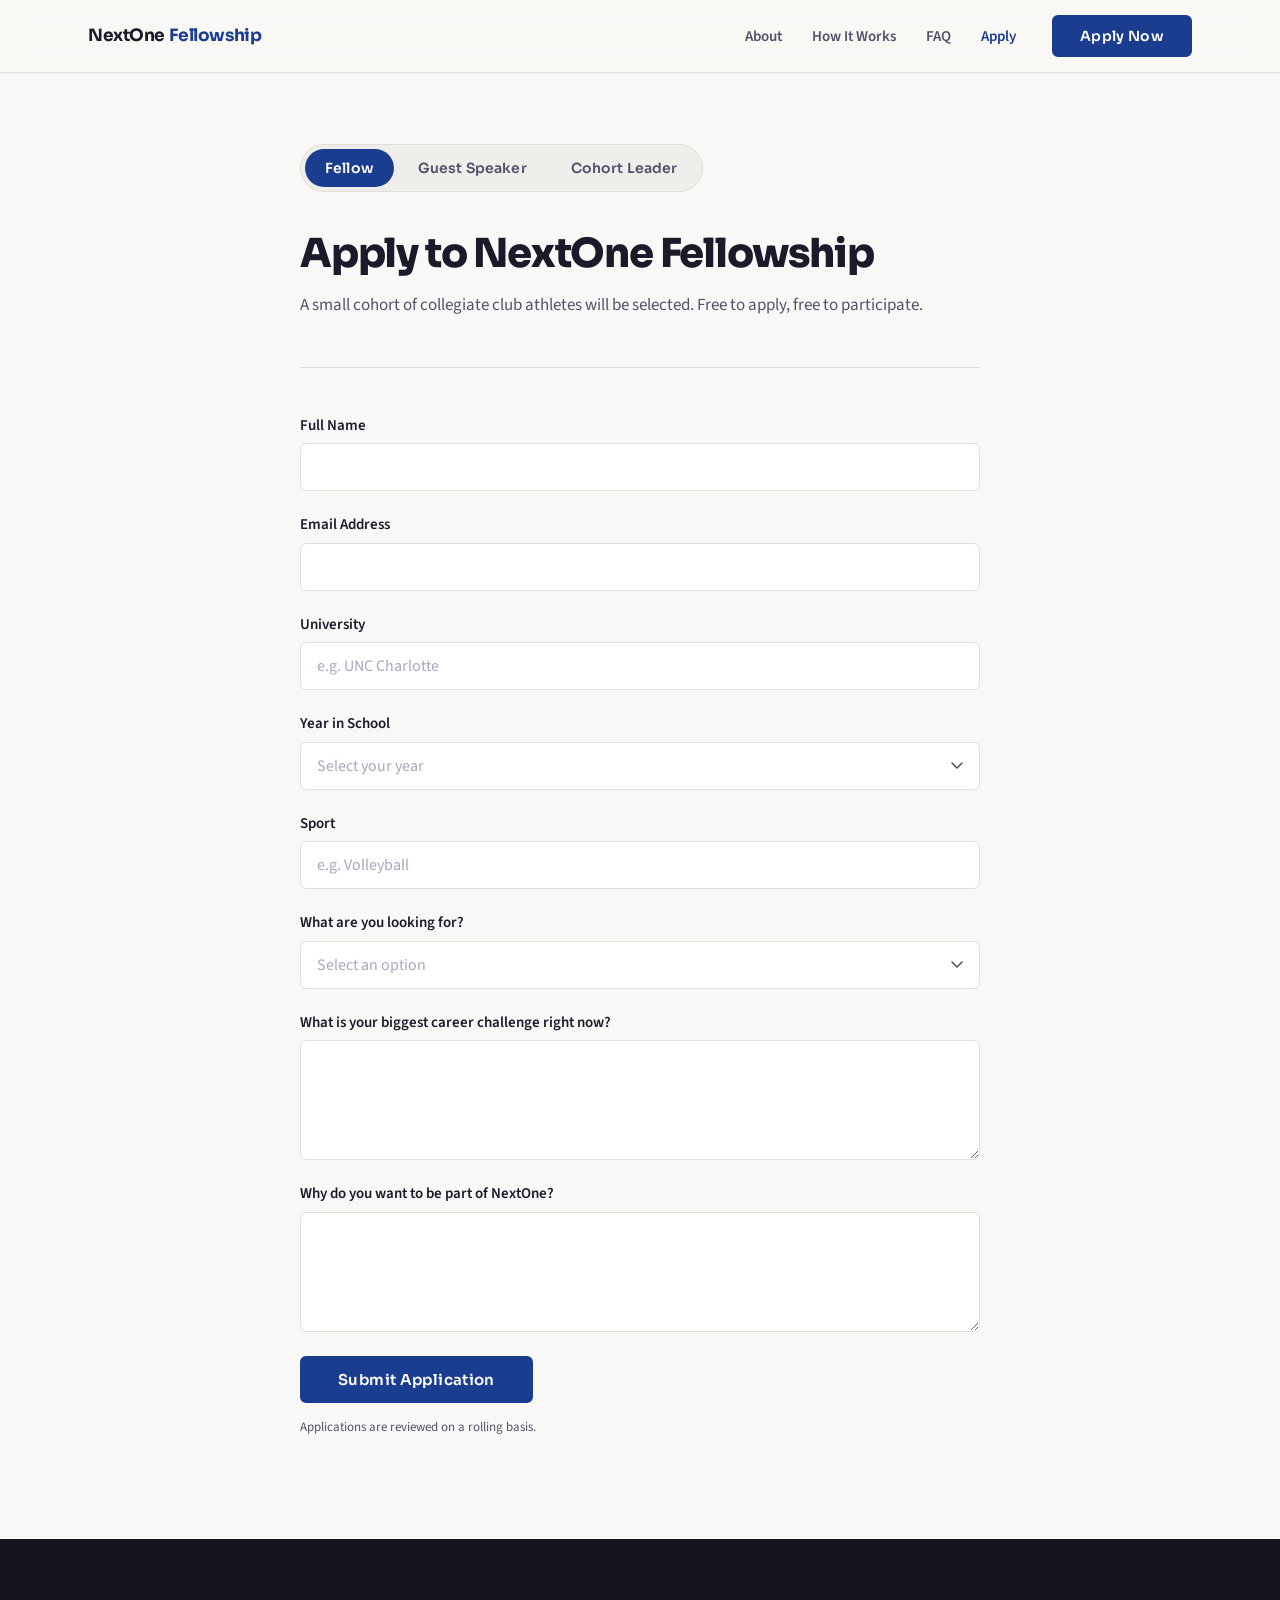
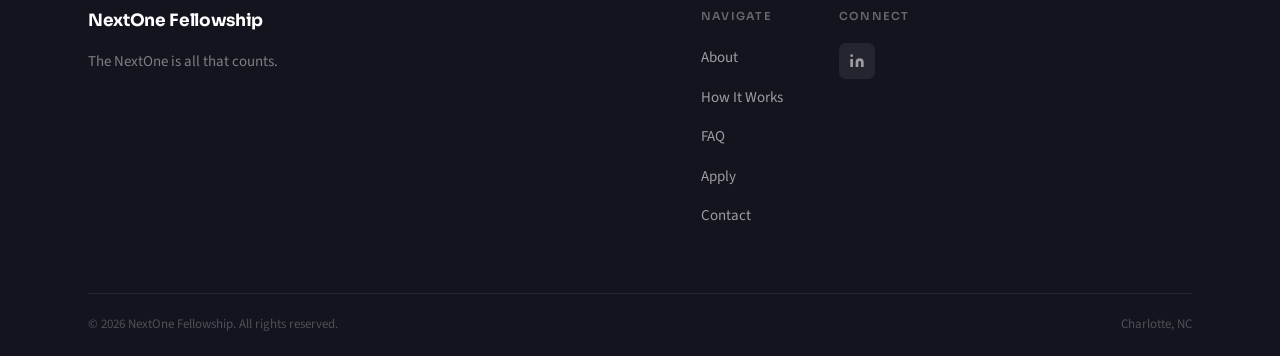
==== apply.html @ 1388b48d "Add speaker and cohort leader application tabs, 4th how-it-works step Lets visitors apply as a guest" ====
<!DOCTYPE html>
<html lang="en">
<head>
  <meta charset="UTF-8">
  <meta name="viewport" content="width=device-width, initial-scale=1.0">
  <title>Apply — NextOne Fellowship</title>
  <link rel="icon" href="data:image/svg+xml,<svg xmlns='http://www.w3.org/2000/svg' viewBox='0 0 100 100'><text y='.9em' font-size='90'>🏆</text></svg>">
  <link rel="preconnect" href="https://fonts.googleapis.com">
  <link rel="preconnect" href="https://fonts.gstatic.com" crossorigin>
  <link href="https://fonts.googleapis.com/css2?family=Sora:wght@300;400;500;600;700;800&family=Source+Sans+3:ital,wght@0,300;0,400;0,600;1,400&display=swap" rel="stylesheet">
  <style>
    *, *::before, *::after {
      box-sizing: border-box;
      margin: 0;
      padding: 0;
    }

    :root {
      --bg: #f9f8f6;
      --text: #1a1a2a;
      --text-muted: #52526a;
      --accent: #1a3d8f;
      --accent-hover: #2451b5;
      --accent-active: #122a63;
      --accent-light: #e8edf8;
      --panel: #f0eeeb;
      --border: #e2dfd9;
      --white: #ffffff;
      --shadow-sm: 0 1px 4px rgba(26, 29, 55, 0.07);
      --shadow-md: 0 4px 18px rgba(26, 29, 55, 0.11);
      --shadow-lg: 0 10px 36px rgba(26, 29, 55, 0.16);
      --nav-h: 72px;
      --max-w: 1200px;
      --radius: 10px;
    }

    html { scroll-behavior: smooth; }

    body {
      background: var(--bg);
      color: var(--text);
      font-family: 'Source Sans 3', sans-serif;
      font-size: 17px;
      line-height: 1.68;
      -webkit-font-smoothing: antialiased;
      -moz-osx-font-smoothing: grayscale;
    }

    h1, h2, h3, h4, h5, h6 {
      font-family: 'Sora', sans-serif;
      line-height: 1.12;
      font-weight: 700;
      color: var(--text);
    }

    a { color: inherit; text-decoration: none; }
    img { display: block; max-width: 100%; }

    .container {
      width: 100%;
      max-width: var(--max-w);
      margin: 0 auto;
      padding: 0 48px;
    }

    /* ─── BUTTONS ─────────────────────────────────── */
    .btn {
      display: inline-flex;
      align-items: center;
      justify-content: center;
      gap: 8px;
      padding: 12px 26px;
      border-radius: 6px;
      font-family: 'Sora', sans-serif;
      font-size: 14px;
      font-weight: 600;
      letter-spacing: 0.025em;
      cursor: pointer;
      border: 2px solid transparent;
      transition:
        background 0.2s ease,
        color 0.2s ease,
        border-color 0.2s ease,
        transform 0.2s ease,
        box-shadow 0.2s ease;
      white-space: nowrap;
      line-height: 1;
    }

    .btn-primary {
      background: var(--accent);
      color: var(--white);
      border-color: var(--accent);
    }
    .btn-primary:hover {
      background: var(--accent-hover);
      border-color: var(--accent-hover);
      transform: translateY(-2px);
      box-shadow: 0 6px 22px rgba(26, 61, 143, 0.32);
    }
    .btn-primary:active {
      background: var(--accent-active);
      border-color: var(--accent-active);
      transform: translateY(0);
      box-shadow: none;
    }

    /* ─── NAV ─────────────────────────────────────── */
    #nav {
      position: fixed;
      top: 0; left: 0; right: 0;
      z-index: 1000;
      height: var(--nav-h);
      display: flex;
      align-items: center;
      background: rgba(249, 248, 246, 0.9);
      backdrop-filter: blur(14px);
      -webkit-backdrop-filter: blur(14px);
      box-shadow: 0 1px 0 var(--border), var(--shadow-sm);
    }
    #nav .container {
      display: flex;
      align-items: center;
      justify-content: space-between;
    }

    .nav-logo {
      font-family: 'Sora', sans-serif;
      font-weight: 700;
      font-size: 17px;
      letter-spacing: -0.025em;
      color: var(--text);
      flex-shrink: 0;
    }
    .nav-logo em {
      color: var(--accent);
      font-style: normal;
    }

    .nav-right {
      display: flex;
      align-items: center;
      gap: 36px;
    }
    .nav-links {
      display: flex;
      align-items: center;
      gap: 30px;
      list-style: none;
    }
    .nav-links a {
      font-family: 'Source Sans 3', sans-serif;
      font-size: 15px;
      font-weight: 600;
      color: var(--text-muted);
      transition: color 0.2s ease;
    }
    .nav-links a:hover { color: var(--text); }
    .nav-links a.active { color: var(--accent); }

    .hamburger {
      display: none;
      flex-direction: column;
      gap: 5px;
      background: none;
      border: none;
      cursor: pointer;
      padding: 6px 2px;
    }
    .hamburger span {
      display: block;
      width: 22px;
      height: 2px;
      background: var(--text);
      border-radius: 2px;
      transition: transform 0.3s ease, opacity 0.3s ease;
      transform-origin: center;
    }
    .hamburger.open span:nth-child(1) { transform: translateY(7px) rotate(45deg); }
    .hamburger.open span:nth-child(2) { opacity: 0; transform: scaleX(0); }
    .hamburger.open span:nth-child(3) { transform: translateY(-7px) rotate(-45deg); }

    /* ─── MOBILE MENU ─────────────────────────────── */
    #mobile-menu {
      position: fixed;
      top: var(--nav-h);
      left: 0; right: 0;
      z-index: 999;
      background: var(--bg);
      border-top: 1px solid var(--border);
      box-shadow: var(--shadow-md);
      max-height: 0;
      overflow: hidden;
      opacity: 0;
      transition: max-height 0.38s cubic-bezier(0.4, 0, 0.2, 1), opacity 0.3s ease;
    }
    #mobile-menu.open {
      max-height: 420px;
      opacity: 1;
    }
    #mobile-menu ul {
      list-style: none;
      padding: 8px 24px;
    }
    #mobile-menu ul li {
      border-bottom: 1px solid var(--border);
    }
    #mobile-menu ul li:last-child { border-bottom: none; }
    #mobile-menu ul li a {
      display: block;
      padding: 15px 0;
      font-family: 'Sora', sans-serif;
      font-size: 16px;
      font-weight: 600;
      color: var(--text);
    }
    .mobile-cta {
      padding: 16px 24px 24px;
    }
    .mobile-cta .btn { width: 100%; }

    /* ─── APPLY PAGE LAYOUT ────────────────────────── */
    .apply-page {
      padding-top: calc(var(--nav-h) + 72px);
      padding-bottom: 100px;
    }

    .apply-inner {
      max-width: 680px;
      margin: 0 auto;
    }

    .apply-heading {
      font-size: clamp(28px, 4vw, 40px);
      font-weight: 800;
      letter-spacing: -0.03em;
      margin-bottom: 14px;
      color: var(--text);
    }

    .apply-sub {
      font-family: 'Source Sans 3', sans-serif;
      font-size: 17px;
      color: var(--text-muted);
      line-height: 1.65;
      margin-bottom: 48px;
    }

    .apply-divider {
      height: 1px;
      background: var(--border);
      margin-bottom: 48px;
    }

    /* ─── APPLY TYPE TABS ──────────────────────────── */
    .apply-type-tabs {
      display: inline-flex;
      gap: 4px;
      padding: 4px;
      background: var(--panel);
      border: 1px solid var(--border);
      border-radius: 100px;
      margin-bottom: 40px;
    }
    .apply-type-tab {
      font-family: 'Sora', sans-serif;
      font-size: 14px;
      font-weight: 600;
      letter-spacing: 0.01em;
      padding: 10px 20px;
      border: none;
      border-radius: 100px;
      background: transparent;
      color: var(--text-muted);
      cursor: pointer;
      white-space: nowrap;
      transition: background 0.2s ease, color 0.2s ease;
    }
    .apply-type-tab:hover { color: var(--text); }
    .apply-type-tab.active {
      background: var(--accent);
      color: var(--white);
    }
    .apply-panel[hidden] { display: none; }

    /* ─── FORM ─────────────────────────────────────── */
    .apply-form {
      display: flex;
      flex-direction: column;
      gap: 24px;
    }

    .field-group {
      display: flex;
      flex-direction: column;
      gap: 8px;
    }

    .field-group label {
      font-family: 'Source Sans 3', sans-serif;
      font-size: 15px;
      font-weight: 600;
      color: var(--text);
      line-height: 1.3;
    }

    .apply-form input,
    .apply-form select,
    .apply-form textarea {
      width: 100%;
      padding: 12px 16px;
      border: 1.5px solid var(--border);
      border-radius: 6px;
      font-family: 'Source Sans 3', sans-serif;
      font-size: 16px;
      color: var(--text);
      background: var(--white);
      transition: border-color 0.2s ease, box-shadow 0.2s ease;
      appearance: none;
      -webkit-appearance: none;
    }

    .apply-form input::placeholder,
    .apply-form textarea::placeholder {
      color: #a8a8be;
    }

    .apply-form input:focus,
    .apply-form select:focus,
    .apply-form textarea:focus {
      outline: none;
      border-color: var(--accent);
      box-shadow: 0 0 0 3px rgba(26, 61, 143, 0.12);
    }

    .apply-form select {
      background-image: url("data:image/svg+xml,%3Csvg xmlns='http://www.w3.org/2000/svg' width='12' height='8' viewBox='0 0 12 8'%3E%3Cpath d='M1 1l5 5 5-5' stroke='%2352526a' stroke-width='1.6' fill='none' stroke-linecap='round' stroke-linejoin='round'/%3E%3C/svg%3E");
      background-repeat: no-repeat;
      background-position: right 16px center;
      padding-right: 40px;
      cursor: pointer;
      color: var(--text);
    }

    .apply-form select:invalid,
    .apply-form select option[value=""] {
      color: #a8a8be;
    }

    .apply-form textarea {
      min-height: 120px;
      resize: vertical;
    }

    .apply-form-footer {
      display: flex;
      flex-direction: column;
      gap: 14px;
    }

    .apply-form button[type="submit"] {
      display: inline-flex;
      align-items: center;
      justify-content: center;
      padding: 14px 36px;
      background: var(--accent);
      color: var(--white);
      border: 2px solid var(--accent);
      border-radius: 6px;
      font-family: 'Sora', sans-serif;
      font-size: 15px;
      font-weight: 600;
      letter-spacing: 0.025em;
      cursor: pointer;
      transition: background 0.2s ease, border-color 0.2s ease, transform 0.2s ease, box-shadow 0.2s ease;
      align-self: flex-start;
      line-height: 1;
    }
    .apply-form button[type="submit"]:hover {
      background: var(--accent-hover);
      border-color: var(--accent-hover);
      transform: translateY(-2px);
      box-shadow: 0 6px 22px rgba(26, 61, 143, 0.32);
    }
    .apply-form button[type="submit"]:active {
      background: var(--accent-active);
      border-color: var(--accent-active);
      transform: translateY(0);
      box-shadow: none;
    }

    .apply-form-note {
      font-size: 13px;
      color: var(--text-muted);
      margin: 0;
    }

    /* ─── FOOTER ──────────────────────────────────── */
    #footer {
      background: #14141f;
      color: rgba(255, 255, 255, 0.8);
      padding: 68px 0 0;
    }
    .footer-top {
      display: grid;
      grid-template-columns: 1.1fr 1fr;
      gap: 72px;
      padding-bottom: 52px;
      border-bottom: 1px solid rgba(255, 255, 255, 0.07);
    }
    .footer-logo {
      font-family: 'Sora', sans-serif;
      font-weight: 700;
      font-size: 17px;
      color: var(--white);
      margin-bottom: 14px;
      letter-spacing: -0.02em;
    }
    .footer-tagline {
      font-size: 15px;
      color: rgba(255, 255, 255, 0.45);
      line-height: 1.7;
      max-width: 300px;
      margin-bottom: 18px;
    }

    .footer-right {
      display: flex;
      gap: 56px;
    }
    .footer-col-title {
      font-family: 'Sora', sans-serif;
      font-size: 11px;
      font-weight: 600;
      letter-spacing: 0.12em;
      text-transform: uppercase;
      color: rgba(255, 255, 255, 0.35);
      margin-bottom: 18px;
      display: block;
    }
    .footer-links {
      list-style: none;
    }
    .footer-links li { margin-bottom: 11px; }
    .footer-links a {
      font-size: 15px;
      color: rgba(255, 255, 255, 0.58);
      transition: color 0.2s ease;
    }
    .footer-links a:hover { color: var(--white); }

    .social-row {
      display: flex;
      gap: 10px;
      margin-top: 2px;
    }
    .social-btn {
      width: 36px;
      height: 36px;
      border-radius: 7px;
      background: rgba(255, 255, 255, 0.07);
      display: flex;
      align-items: center;
      justify-content: center;
      color: rgba(255, 255, 255, 0.55);
      transition: background 0.2s ease, color 0.2s ease;
    }
    .social-btn:hover {
      background: rgba(255, 255, 255, 0.15);
      color: var(--white);
    }
    .social-btn svg { width: 16px; height: 16px; }

    .footer-bottom {
      padding: 20px 0;
      display: flex;
      align-items: center;
      justify-content: space-between;
    }
    .footer-copy {
      font-size: 13px;
      color: rgba(255, 255, 255, 0.25);
    }

    /* ─── RESPONSIVE ──────────────────────────────── */
    @media (max-width: 1024px) {
      .container { padding: 0 32px; }
      .footer-right { gap: 40px; }
    }

    @media (max-width: 768px) {
      .container { padding: 0 20px; }

      body { overflow-x: hidden; }

      .nav-links, .nav-right > .btn { display: none; }
      .hamburger { display: flex; }

      #mobile-menu ul li a { text-align: center; }

      .apply-page { padding-top: calc(var(--nav-h) + 48px); padding-bottom: 72px; }

      .apply-type-tabs { display: flex; width: 100%; }
      .apply-type-tab { flex: 1; padding: 10px 8px; }

      .apply-form button[type="submit"] { align-self: stretch; width: 100%; }

      .footer-top { grid-template-columns: 1fr; gap: 44px; }
      .footer-bottom { flex-direction: column; gap: 6px; text-align: center; }
      .footer-links a { display: block; padding: 6px 0; }
      .footer-links li { margin-bottom: 2px; }
      .social-btn { width: 44px; height: 44px; }
    }

    @media (max-width: 480px) {
      .footer-right { flex-direction: column; gap: 32px; }
    }
  </style>
</head>
<body>

  <!-- ░░ NAV ░░ -->
  <nav id="nav" role="navigation" aria-label="Main navigation">
    <div class="container">
      <a href="index.html" class="nav-logo">NextOne <em>Fellowship</em></a>
      <div class="nav-right">
        <ul class="nav-links">
          <li><a href="index.html#about">About</a></li>
          <li><a href="index.html#how-it-works">How It Works</a></li>
          <li><a href="faq.html">FAQ</a></li>
          <li><a href="apply.html" class="active">Apply</a></li>
        </ul>
        <a href="apply.html" class="btn btn-primary">Apply Now</a>
      </div>
      <button class="hamburger" id="hamburger" aria-label="Toggle navigation" aria-expanded="false">
        <span></span>
        <span></span>
        <span></span>
      </button>
    </div>
  </nav>

  <!-- ░░ MOBILE MENU ░░ -->
  <div id="mobile-menu" role="dialog" aria-label="Mobile navigation">
    <ul>
      <li><a href="index.html#about" class="m-link">About</a></li>
      <li><a href="index.html#how-it-works" class="m-link">How It Works</a></li>
      <li><a href="faq.html" class="m-link">FAQ</a></li>
      <li><a href="apply.html" class="m-link">Apply</a></li>
    </ul>
    <div class="mobile-cta">
      <a href="apply.html" class="btn btn-primary m-link">Apply Now</a>
    </div>
  </div>

  <!-- ░░ APPLY PAGE ░░ -->
  <main class="apply-page">
    <div class="container">
      <div class="apply-inner">

        <div class="apply-type-tabs" role="tablist" aria-label="Application type">
          <button type="button" class="apply-type-tab active" data-panel="fellow" role="tab" aria-selected="true">Fellow</button>
          <button type="button" class="apply-type-tab" data-panel="speaker" role="tab" aria-selected="false">Guest Speaker</button>
          <button type="button" class="apply-type-tab" data-panel="leader" role="tab" aria-selected="false">Cohort Leader</button>
        </div>

        <!-- ░ FELLOW APPLICATION ░ -->
        <div class="apply-panel" data-panel="fellow">

          <h1 class="apply-heading">Apply to NextOne Fellowship</h1>
          <p class="apply-sub">A small cohort of collegiate club athletes will be selected. Free to apply, free to participate.</p>

          <div class="apply-divider"></div>

          <form class="apply-form" action="https://formspree.io/f/mvkpqkdr" method="POST">

            <input type="hidden" name="_next" value="index.html" />
            <input type="hidden" name="_subject" value="New Fellow Application - NextOne" />
            <input type="hidden" name="application_type" value="Fellow" />

            <div class="field-group">
              <label for="full_name">Full Name</label>
              <input type="text" id="full_name" name="full_name" required />
            </div>

            <div class="field-group">
              <label for="email">Email Address</label>
              <input type="email" id="email" name="email" required />
            </div>

            <div class="field-group">
              <label for="university">University</label>
              <input type="text" id="university" name="university" placeholder="e.g. UNC Charlotte" required />
            </div>

            <div class="field-group">
              <label for="year_in_school">Year in School</label>
              <select id="year_in_school" name="year_in_school" required>
                <option value="" disabled selected>Select your year</option>
                <option value="Freshman">Freshman</option>
                <option value="Sophomore">Sophomore</option>
                <option value="Junior">Junior</option>
                <option value="Senior">Senior</option>
                <option value="Graduate Student">Graduate Student</option>
              </select>
            </div>

            <div class="field-group">
              <label for="sport">Sport</label>
              <input type="text" id="sport" name="sport" placeholder="e.g. Volleyball" required />
            </div>

            <div class="field-group">
              <label for="job_type">What are you looking for?</label>
              <select id="job_type" name="job_type" required>
                <option value="" disabled selected>Select an option</option>
                <option value="Internship">Internship</option>
                <option value="Full-Time Job">Full-Time Job</option>
                <option value="Both">Both</option>
              </select>
            </div>

            <div class="field-group">
              <label for="career_challenge">What is your biggest career challenge right now?</label>
              <textarea id="career_challenge" name="career_challenge" required></textarea>
            </div>

            <div class="field-group">
              <label for="why_nextone">Why do you want to be part of NextOne?</label>
              <textarea id="why_nextone" name="why_nextone" required></textarea>
            </div>

            <div class="apply-form-footer">
              <button type="submit">Submit Application</button>
              <p class="apply-form-note">Applications are reviewed on a rolling basis.</p>
            </div>

          </form>

        </div>

        <!-- ░ GUEST SPEAKER APPLICATION ░ -->
        <div class="apply-panel" data-panel="speaker" hidden>

          <h1 class="apply-heading">Apply to Speak</h1>
          <p class="apply-sub">Share your experience with a cohort of collegiate club athletes building their careers. Guest speakers join one virtual session to share their story and insight.</p>

          <div class="apply-divider"></div>

          <form class="apply-form" action="https://formspree.io/f/mvkpqkdr" method="POST">

            <input type="hidden" name="_next" value="index.html" />
            <input type="hidden" name="_subject" value="New Guest Speaker Application - NextOne" />
            <input type="hidden" name="application_type" value="Guest Speaker" />

            <div class="field-group">
              <label for="speaker_full_name">Full Name</label>
              <input type="text" id="speaker_full_name" name="full_name" required />
            </div>

            <div class="field-group">
              <label for="speaker_email">Email Address</label>
              <input type="email" id="speaker_email" name="email" required />
            </div>

            <div class="field-group">
              <label for="speaker_role">Current Role &amp; Company/Organization</label>
              <input type="text" id="speaker_role" name="current_role" placeholder="e.g. Recruiter at Acme Co." required />
            </div>

            <div class="field-group">
              <label for="speaker_linkedin">LinkedIn Profile (optional)</label>
              <input type="url" id="speaker_linkedin" name="linkedin_url" placeholder="https://linkedin.com/in/..." />
            </div>

            <div class="field-group">
              <label for="speaker_availability">Availability</label>
              <select id="speaker_availability" name="availability" required>
                <option value="" disabled selected>Select an option</option>
                <option value="September">September</option>
                <option value="October">October</option>
                <option value="November">November</option>
                <option value="Flexible / Any Month">Flexible / Any Month</option>
              </select>
            </div>

            <div class="field-group">
              <label for="speaker_topic">What topic(s) would you want to speak about?</label>
              <textarea id="speaker_topic" name="speaking_topic" required></textarea>
            </div>

            <div class="field-group">
              <label for="speaker_why">Why do you want to speak to NextOne fellows?</label>
              <textarea id="speaker_why" name="why_speak" required></textarea>
            </div>

            <div class="apply-form-footer">
              <button type="submit">Submit Application</button>
              <p class="apply-form-note">Speaker requests are reviewed on a rolling basis.</p>
            </div>

          </form>

        </div>

        <!-- ░ COHORT LEADER APPLICATION ░ -->
        <div class="apply-panel" data-panel="leader" hidden>

          <h1 class="apply-heading">Apply to Lead a Cohort</h1>
          <p class="apply-sub">NextOne graduates can apply to come back and host a future cohort, passing on what they learned to the next class of fellows.</p>

          <div class="apply-divider"></div>

          <form class="apply-form" action="https://formspree.io/f/mvkpqkdr" method="POST">

            <input type="hidden" name="_next" value="index.html" />
            <input type="hidden" name="_subject" value="New Cohort Leader Application - NextOne" />
            <input type="hidden" name="application_type" value="Cohort Leader" />

            <div class="field-group">
              <label for="leader_full_name">Full Name</label>
              <input type="text" id="leader_full_name" name="full_name" required />
            </div>

            <div class="field-group">
              <label for="leader_email">Email Address</label>
              <input type="email" id="leader_email" name="email" required />
            </div>

            <div class="field-group">
              <label for="leader_cohort">If you were a graduate of the program, which year?</label>
              <input type="text" id="leader_cohort" name="graduated_cohort" placeholder="e.g. Fall 2026, or N/A" />
            </div>

            <div class="field-group">
              <label for="leader_linkedin">LinkedIn Profile (optional)</label>
              <input type="url" id="leader_linkedin" name="linkedin_url" placeholder="https://linkedin.com/in/..." />
            </div>

            <div class="field-group">
              <label for="leader_experience">What leadership or mentorship experience do you bring?</label>
              <textarea id="leader_experience" name="leadership_experience" required></textarea>
            </div>

            <div class="field-group">
              <label for="leader_why">Why do you want to host a future cohort?</label>
              <textarea id="leader_why" name="why_lead" required></textarea>
            </div>

            <div class="apply-form-footer">
              <button type="submit">Submit Application</button>
              <p class="apply-form-note">Cohort leader applications are reviewed on a rolling basis.</p>
            </div>

          </form>

        </div>

      </div>
    </div>
  </main>

  <!-- ░░ FOOTER ░░ -->
  <footer id="footer" role="contentinfo">
    <div class="container">
      <div class="footer-top">

        <div class="footer-left">
          <div class="footer-logo">NextOne Fellowship</div>
          <p class="footer-tagline">The NextOne is all that counts.</p>
        </div>

        <div class="footer-right">
          <div>
            <span class="footer-col-title">Navigate</span>
            <ul class="footer-links">
              <li><a href="index.html#about">About</a></li>
              <li><a href="index.html#how-it-works">How It Works</a></li>
              <li><a href="faq.html">FAQ</a></li>
              <li><a href="apply.html">Apply</a></li>
              <li><a href="#">Contact</a></li>
            </ul>
          </div>
          <div>
            <span class="footer-col-title">Connect</span>
            <div class="social-row">
              <a href="https://www.linkedin.com/in/jamesmckenna213/" target="_blank" rel="noopener noreferrer" class="social-btn" aria-label="LinkedIn">
                <svg viewBox="0 0 24 24" fill="currentColor" aria-hidden="true">
                  <path d="M16 8a6 6 0 0 1 6 6v7h-4v-7a2 2 0 0 0-2-2 2 2 0 0 0-2 2v7h-4v-7a6 6 0 0 1 6-6z"/>
                  <rect x="2" y="9" width="4" height="12"/>
                  <circle cx="4" cy="4" r="2"/>
                </svg>
              </a>
            </div>
          </div>
        </div>

      </div>
      <div class="footer-bottom">
        <span class="footer-copy">&copy; 2026 NextOne Fellowship. All rights reserved.</span>
        <span class="footer-copy">Charlotte, NC</span>
      </div>
    </div>
  </footer>

  <script>
    (function () {
      'use strict';

      /* ── Hamburger / mobile menu ──────────────────── */
      const hamburger = document.getElementById('hamburger');
      const mobileMenu = document.getElementById('mobile-menu');

      const closeMenu = () => {
        hamburger.classList.remove('open');
        hamburger.setAttribute('aria-expanded', 'false');
        mobileMenu.classList.remove('open');
        document.body.style.overflow = '';
      };

      hamburger.addEventListener('click', () => {
        const isOpen = hamburger.classList.toggle('open');
        hamburger.setAttribute('aria-expanded', String(isOpen));
        mobileMenu.classList.toggle('open', isOpen);
        document.body.style.overflow = isOpen ? 'hidden' : '';
      });

      document.querySelectorAll('.m-link').forEach(link => {
        link.addEventListener('click', closeMenu);
      });

      document.addEventListener('keydown', e => {
        if (e.key === 'Escape') closeMenu();
      });

      /* ── Apply type tabs ──────────────────────────── */
      const tabs = document.querySelectorAll('.apply-type-tab');
      const panels = document.querySelectorAll('.apply-panel');

      const showPanel = (name) => {
        let matched = false;
        panels.forEach(panel => {
          const isMatch = panel.dataset.panel === name;
          panel.hidden = !isMatch;
          if (isMatch) matched = true;
        });
        if (!matched) return;
        tabs.forEach(tab => {
          const isActive = tab.dataset.panel === name;
          tab.classList.toggle('active', isActive);
          tab.setAttribute('aria-selected', String(isActive));
        });
      };

      tabs.forEach(tab => {
        tab.addEventListener('click', () => {
          showPanel(tab.dataset.panel);
          history.replaceState(null, '', '#' + tab.dataset.panel);
        });
      });

      const initialPanel = window.location.hash.replace('#', '');
      if (['fellow', 'speaker', 'leader'].includes(initialPanel)) {
        showPanel(initialPanel);
      }

    }());
  </script>
  <script defer src="/_vercel/speed-insights/script.js"></script>
  <script defer src="/_vercel/insights/script.js"></script>
</body>
</html>
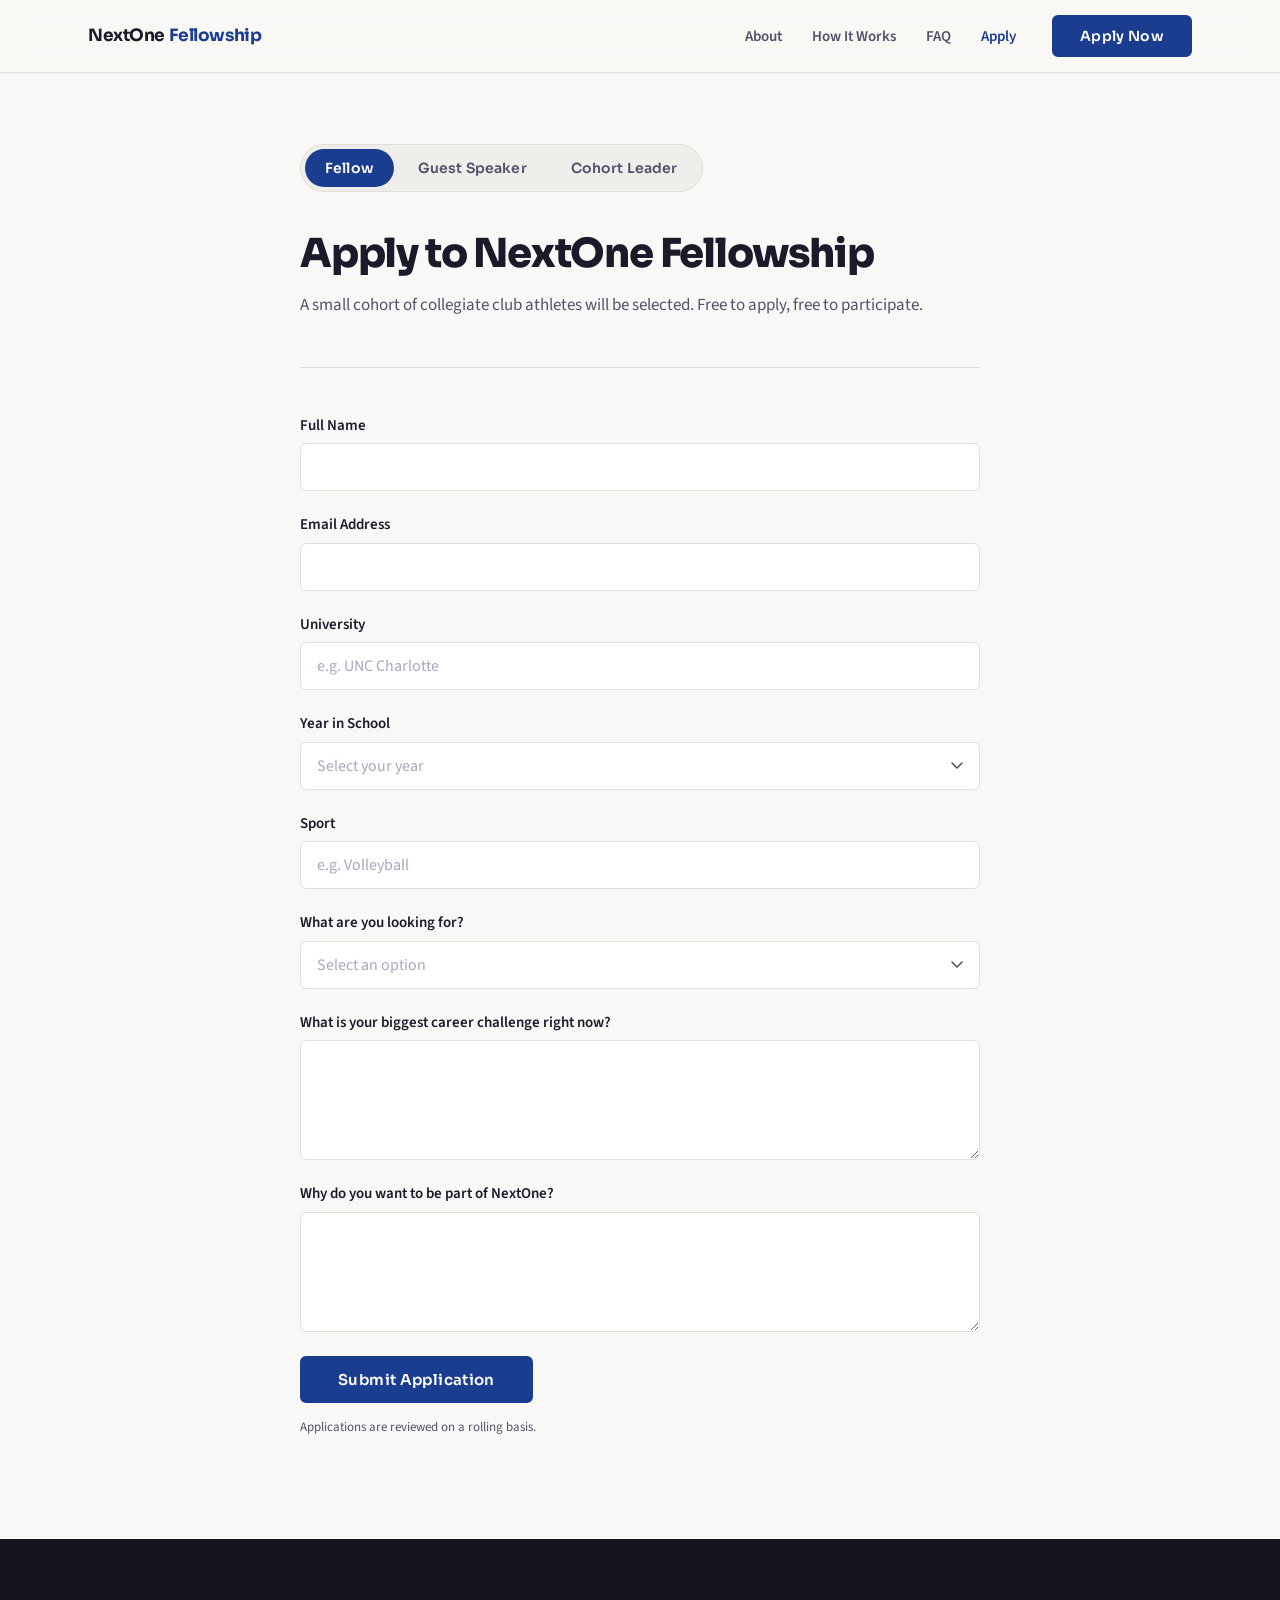
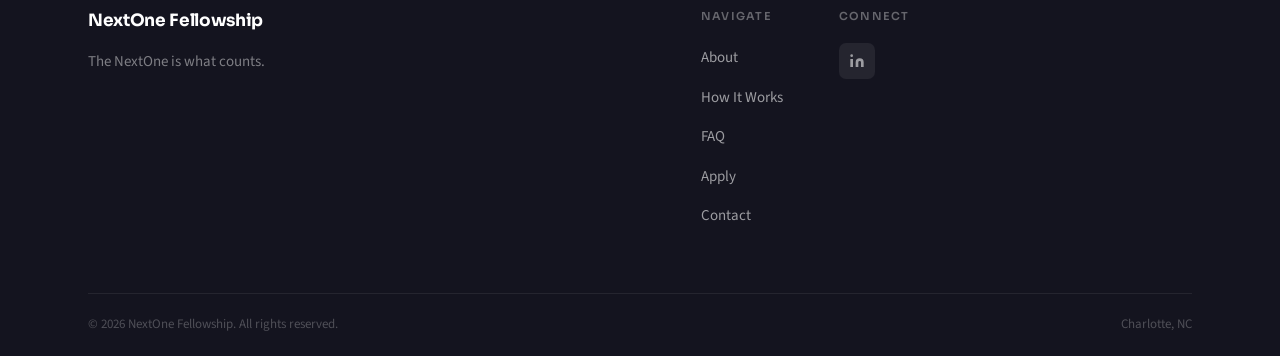
==== commit bacf1d74: "Updated frontend Co-Authored-By: Claude Sonnet 4.6 <noreply@anthropic.com>" ====
--- a/apply.html
+++ b/apply.html
@@ -51,7 +51,10 @@
       line-height: 1.12;
       font-weight: 700;
       color: var(--text);
-    }
+      text-wrap: balance;
+    }
+
+    p { text-wrap: pretty; }
 
     a { color: inherit; text-decoration: none; }
     img { display: block; max-width: 100%; }
@@ -767,7 +770,7 @@
 
         <div class="footer-left">
           <div class="footer-logo">NextOne Fellowship</div>
-          <p class="footer-tagline">The NextOne is all that counts.</p>
+          <p class="footer-tagline">The NextOne is what counts.</p>
         </div>
 
         <div class="footer-right">
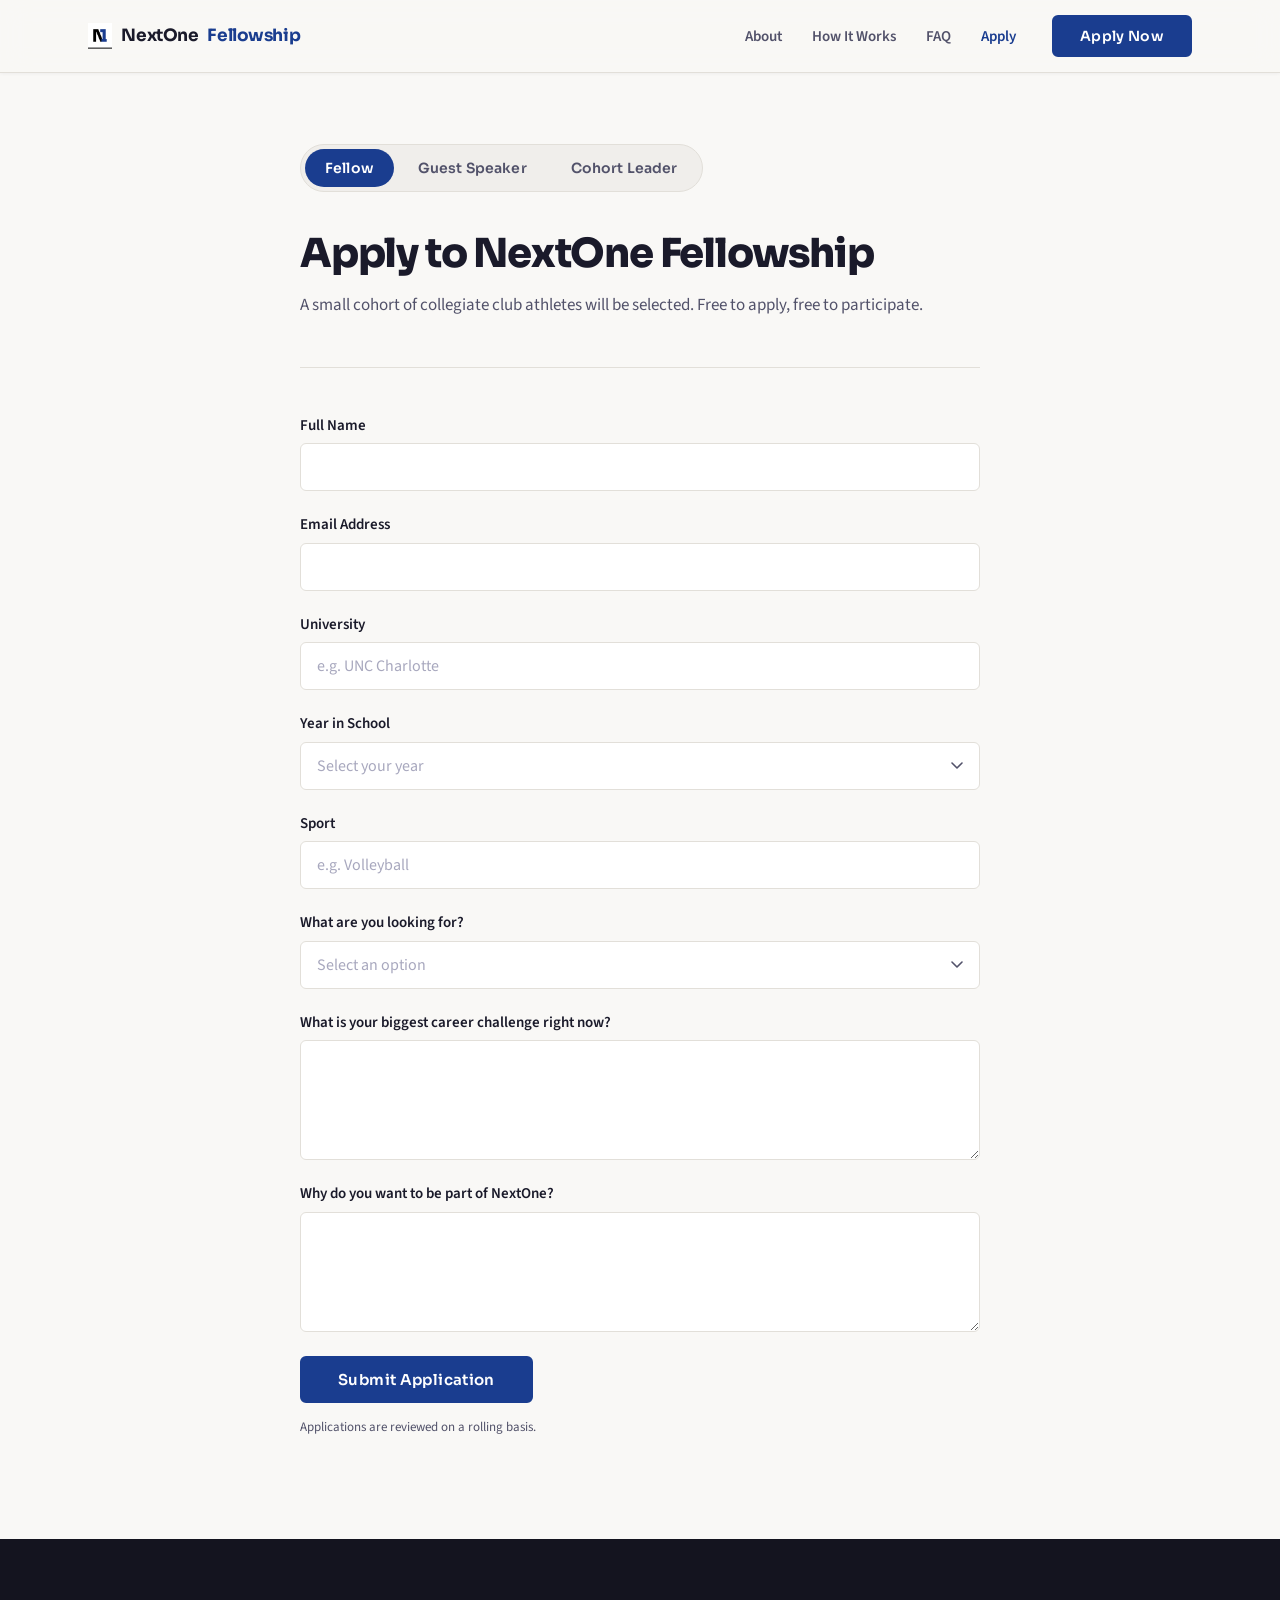
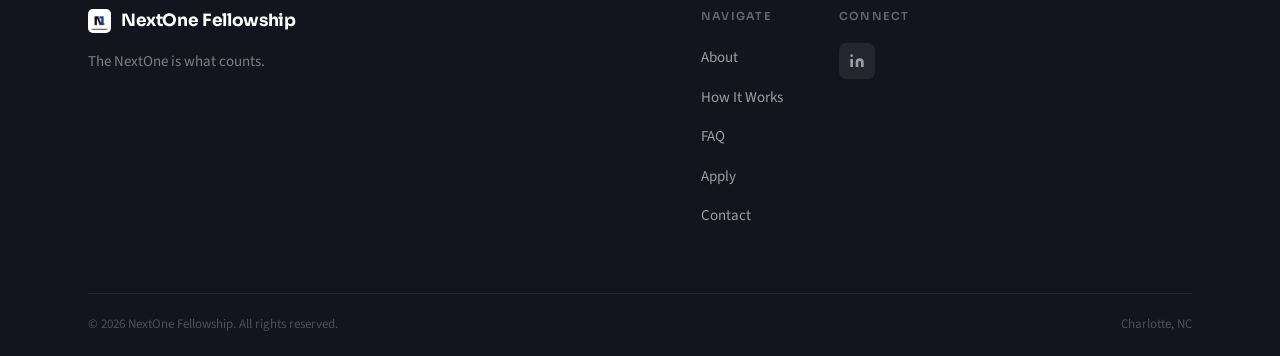
==== commit a736ee9f: "Add n1 logo to header, footer, and favicon Replaces the emoji favicon and adds the N1 mark next to t" ====
--- a/apply.html
+++ b/apply.html
@@ -4,7 +4,7 @@
   <meta charset="UTF-8">
   <meta name="viewport" content="width=device-width, initial-scale=1.0">
   <title>Apply — NextOne Fellowship</title>
-  <link rel="icon" href="data:image/svg+xml,<svg xmlns='http://www.w3.org/2000/svg' viewBox='0 0 100 100'><text y='.9em' font-size='90'>🏆</text></svg>">
+  <link rel="icon" type="image/png" href="n1.png">
   <link rel="preconnect" href="https://fonts.googleapis.com">
   <link rel="preconnect" href="https://fonts.gstatic.com" crossorigin>
   <link href="https://fonts.googleapis.com/css2?family=Sora:wght@300;400;500;600;700;800&family=Source+Sans+3:ital,wght@0,300;0,400;0,600;1,400&display=swap" rel="stylesheet">
@@ -128,6 +128,9 @@
     }
 
     .nav-logo {
+      display: flex;
+      align-items: center;
+      gap: 9px;
       font-family: 'Sora', sans-serif;
       font-weight: 700;
       font-size: 17px;
@@ -138,6 +141,11 @@
     .nav-logo em {
       color: var(--accent);
       font-style: normal;
+    }
+    .nav-logo-mark {
+      height: 26px;
+      width: auto;
+      display: block;
     }
 
     .nav-right {
@@ -412,12 +420,23 @@
       border-bottom: 1px solid rgba(255, 255, 255, 0.07);
     }
     .footer-logo {
+      display: flex;
+      align-items: center;
+      gap: 10px;
       font-family: 'Sora', sans-serif;
       font-weight: 700;
       font-size: 17px;
       color: var(--white);
       margin-bottom: 14px;
       letter-spacing: -0.02em;
+    }
+    .footer-logo-mark {
+      height: 24px;
+      width: auto;
+      display: block;
+      border-radius: 5px;
+      background: var(--white);
+      padding: 3px;
     }
     .footer-tagline {
       font-size: 15px;
@@ -525,7 +544,7 @@
   <!-- ░░ NAV ░░ -->
   <nav id="nav" role="navigation" aria-label="Main navigation">
     <div class="container">
-      <a href="index.html" class="nav-logo">NextOne <em>Fellowship</em></a>
+      <a href="index.html" class="nav-logo"><img src="n1.png" alt="" class="nav-logo-mark">NextOne <em>Fellowship</em></a>
       <div class="nav-right">
         <ul class="nav-links">
           <li><a href="index.html#about">About</a></li>
@@ -571,7 +590,7 @@
         <div class="apply-panel" data-panel="fellow">
 
           <h1 class="apply-heading">Apply to NextOne Fellowship</h1>
-          <p class="apply-sub">A small cohort of collegiate club athletes will be selected. Free to apply, free to participate.</p>
+          <p class="apply-sub">A small cohort of collegiate club athletes will be selected. Free to apply, free to&nbsp;participate.</p>
 
           <div class="apply-divider"></div>
 
@@ -635,7 +654,7 @@
 
             <div class="apply-form-footer">
               <button type="submit">Submit Application</button>
-              <p class="apply-form-note">Applications are reviewed on a rolling basis.</p>
+              <p class="apply-form-note">Applications are reviewed on a rolling&nbsp;basis.</p>
             </div>
 
           </form>
@@ -646,7 +665,7 @@
         <div class="apply-panel" data-panel="speaker" hidden>
 
           <h1 class="apply-heading">Apply to Speak</h1>
-          <p class="apply-sub">Share your experience with a cohort of collegiate club athletes building their careers. Guest speakers join one virtual session to share their story and insight.</p>
+          <p class="apply-sub">Share your experience with a cohort of collegiate club athletes building their careers. Guest speakers join one virtual session to share their story and&nbsp;insight.</p>
 
           <div class="apply-divider"></div>
 
@@ -699,7 +718,7 @@
 
             <div class="apply-form-footer">
               <button type="submit">Submit Application</button>
-              <p class="apply-form-note">Speaker requests are reviewed on a rolling basis.</p>
+              <p class="apply-form-note">Speaker requests are reviewed on a rolling&nbsp;basis.</p>
             </div>
 
           </form>
@@ -710,7 +729,7 @@
         <div class="apply-panel" data-panel="leader" hidden>
 
           <h1 class="apply-heading">Apply to Lead a Cohort</h1>
-          <p class="apply-sub">NextOne graduates can apply to come back and host a future cohort, passing on what they learned to the next class of fellows.</p>
+          <p class="apply-sub">NextOne graduates can apply to come back and host a future cohort, passing on what they learned to the next class of&nbsp;fellows.</p>
 
           <div class="apply-divider"></div>
 
@@ -752,7 +771,7 @@
 
             <div class="apply-form-footer">
               <button type="submit">Submit Application</button>
-              <p class="apply-form-note">Cohort leader applications are reviewed on a rolling basis.</p>
+              <p class="apply-form-note">Cohort leader applications are reviewed on a rolling&nbsp;basis.</p>
             </div>
 
           </form>
@@ -769,7 +788,7 @@
       <div class="footer-top">
 
         <div class="footer-left">
-          <div class="footer-logo">NextOne Fellowship</div>
+          <div class="footer-logo"><img src="n1.png" alt="" class="footer-logo-mark">NextOne Fellowship</div>
           <p class="footer-tagline">The NextOne is what counts.</p>
         </div>
 
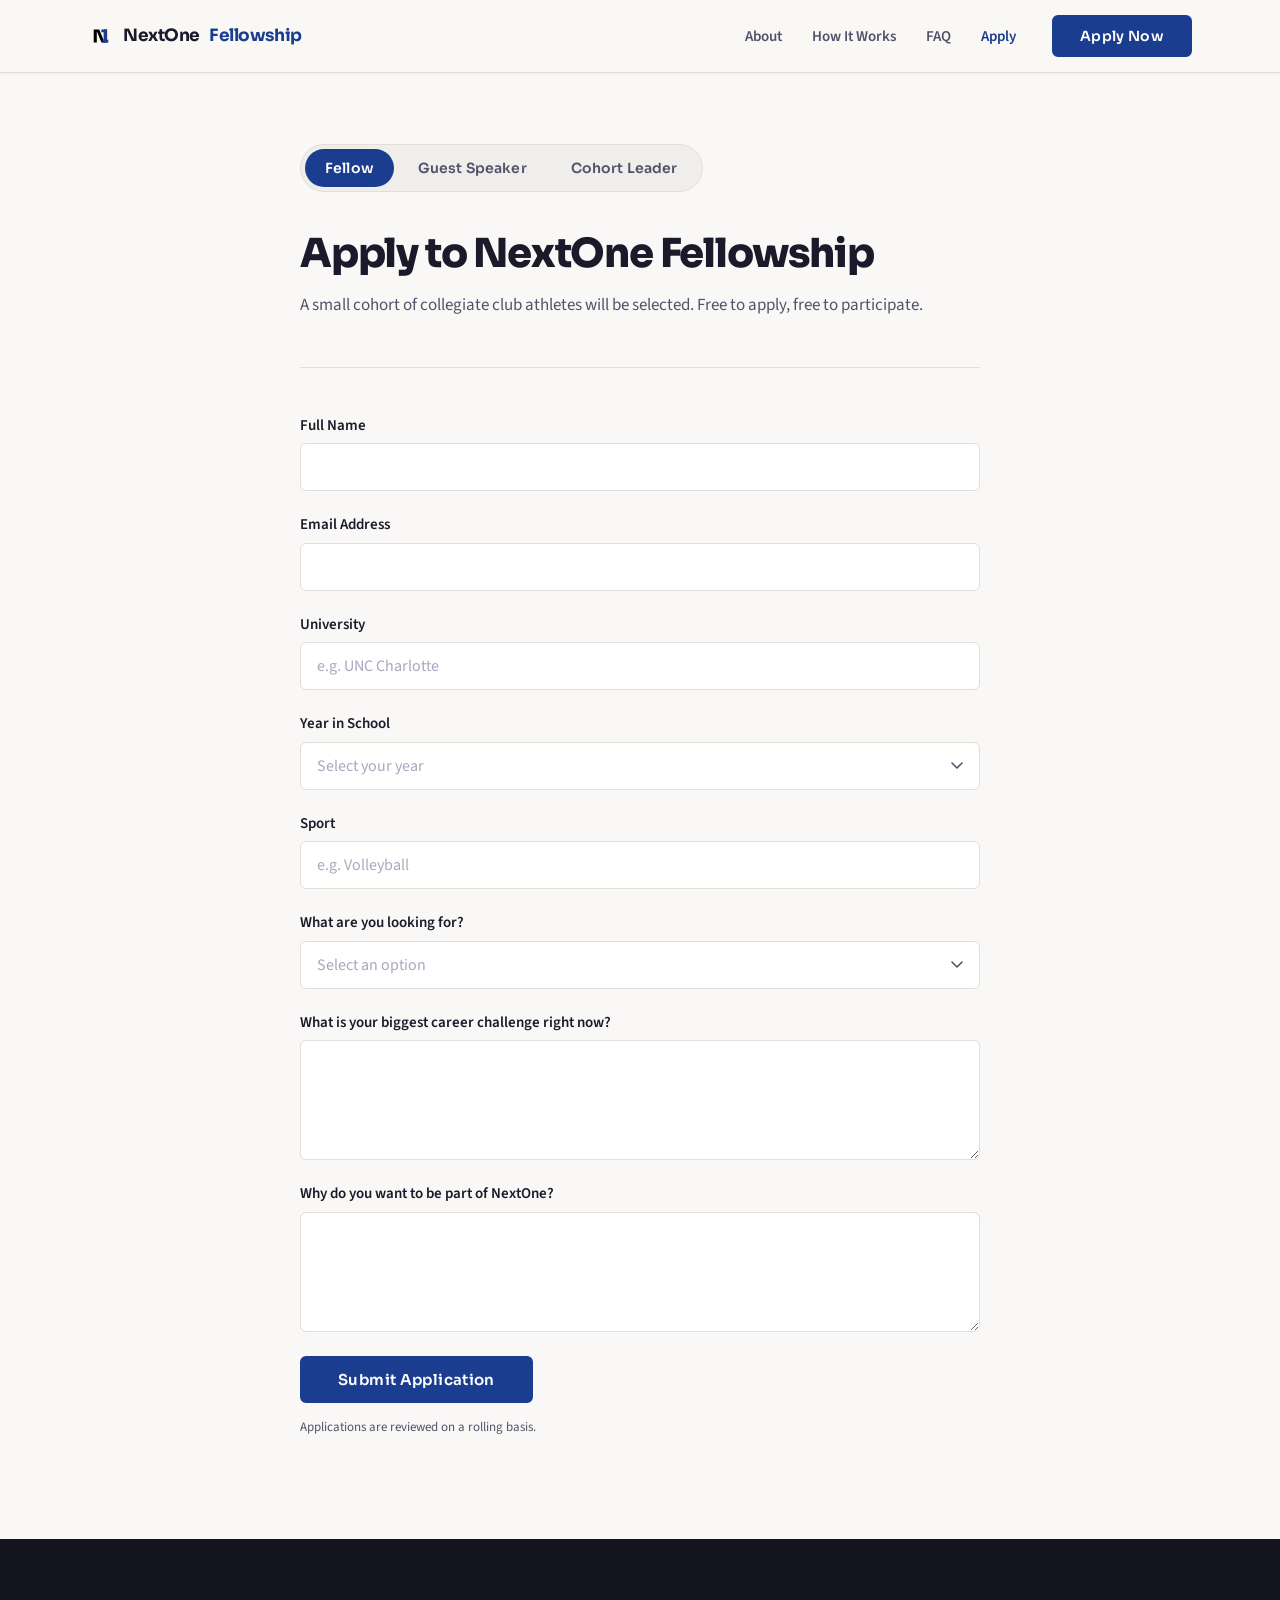
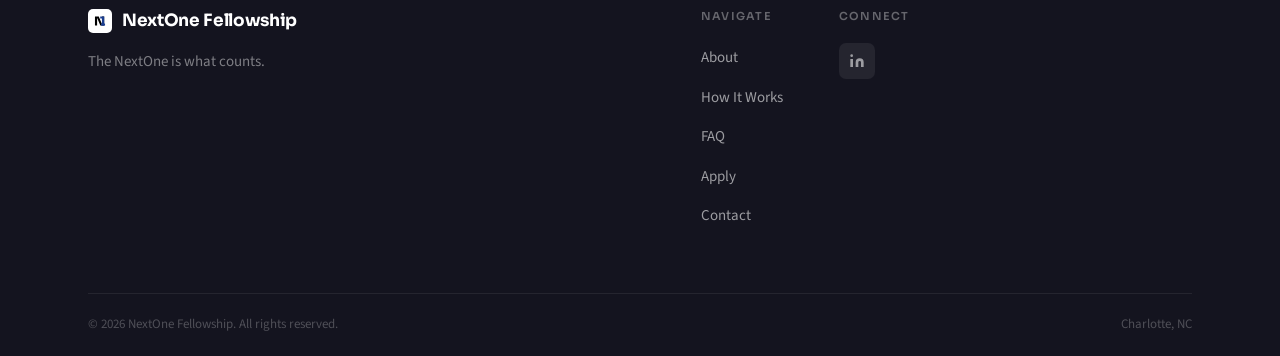
==== commit 46ce8708: "Updated logo for each site" ====
--- a/apply.html
+++ b/apply.html
@@ -4,7 +4,7 @@
   <meta charset="UTF-8">
   <meta name="viewport" content="width=device-width, initial-scale=1.0">
   <title>Apply — NextOne Fellowship</title>
-  <link rel="icon" type="image/png" href="n1.png">
+  <link rel="icon" type="image/png" href="NextOneLogo-02.svg">
   <link rel="preconnect" href="https://fonts.googleapis.com">
   <link rel="preconnect" href="https://fonts.gstatic.com" crossorigin>
   <link href="https://fonts.googleapis.com/css2?family=Sora:wght@300;400;500;600;700;800&family=Source+Sans+3:ital,wght@0,300;0,400;0,600;1,400&display=swap" rel="stylesheet">
@@ -544,7 +544,7 @@
   <!-- ░░ NAV ░░ -->
   <nav id="nav" role="navigation" aria-label="Main navigation">
     <div class="container">
-      <a href="index.html" class="nav-logo"><img src="n1.png" alt="" class="nav-logo-mark">NextOne <em>Fellowship</em></a>
+      <a href="index.html" class="nav-logo"><img src="NextOneLogo-02.svg" alt="" class="nav-logo-mark">NextOne <em>Fellowship</em></a>
       <div class="nav-right">
         <ul class="nav-links">
           <li><a href="index.html#about">About</a></li>
@@ -788,7 +788,7 @@
       <div class="footer-top">
 
         <div class="footer-left">
-          <div class="footer-logo"><img src="n1.png" alt="" class="footer-logo-mark">NextOne Fellowship</div>
+          <div class="footer-logo"><img src="NextOneLogo-02.svg" alt="" class="footer-logo-mark">NextOne Fellowship</div>
           <p class="footer-tagline">The NextOne is what counts.</p>
         </div>
 
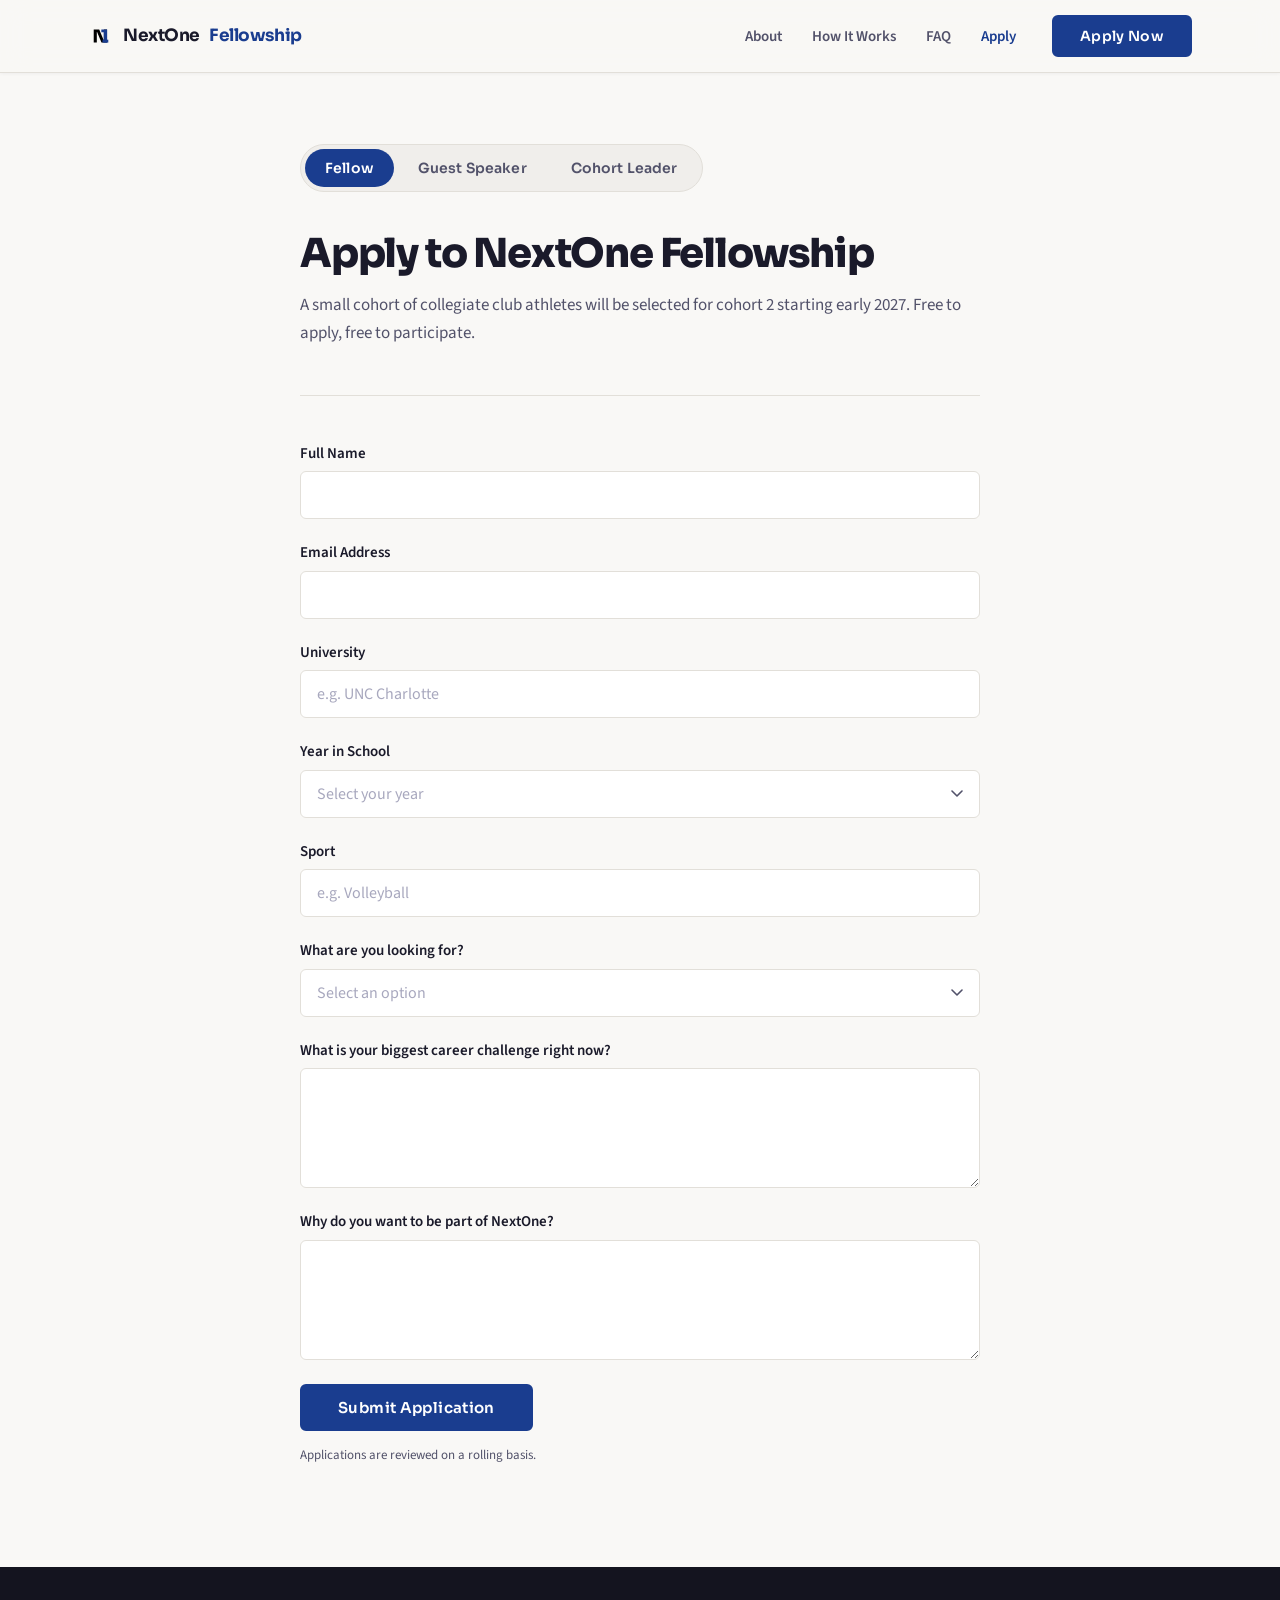
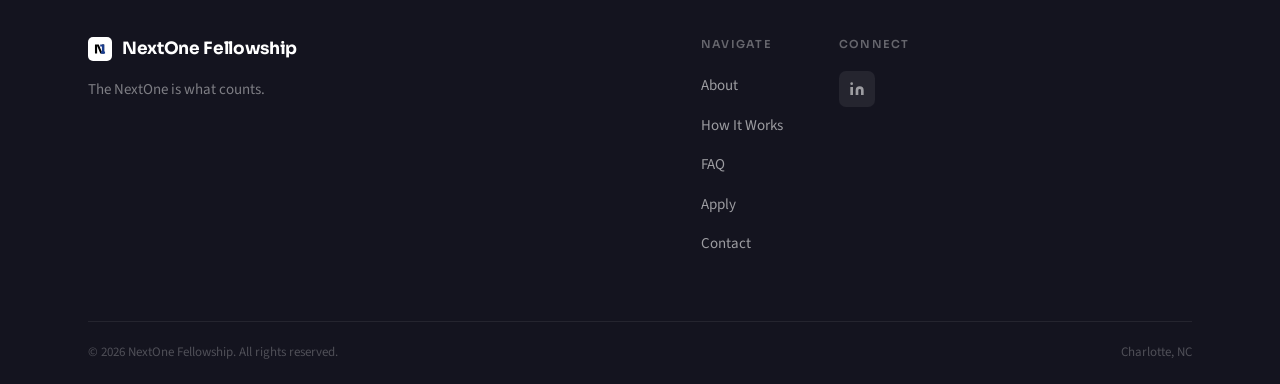
==== commit 302e87bf: "Change to apply wording" ====
--- a/apply.html
+++ b/apply.html
@@ -590,7 +590,7 @@
         <div class="apply-panel" data-panel="fellow">
 
           <h1 class="apply-heading">Apply to NextOne Fellowship</h1>
-          <p class="apply-sub">A small cohort of collegiate club athletes will be selected. Free to apply, free to&nbsp;participate.</p>
+          <p class="apply-sub">A small cohort of collegiate club athletes will be selected for cohort 2 starting early 2027. Free to apply, free to&nbsp;participate.</p>
 
           <div class="apply-divider"></div>
 
@@ -806,7 +806,7 @@
           <div>
             <span class="footer-col-title">Connect</span>
             <div class="social-row">
-              <a href="https://www.linkedin.com/in/jamesmckenna213/" target="_blank" rel="noopener noreferrer" class="social-btn" aria-label="LinkedIn">
+              <a href="https://www.linkedin.com/company/nextonefoundation/" target="_blank" rel="noopener noreferrer" class="social-btn" aria-label="LinkedIn">
                 <svg viewBox="0 0 24 24" fill="currentColor" aria-hidden="true">
                   <path d="M16 8a6 6 0 0 1 6 6v7h-4v-7a2 2 0 0 0-2-2 2 2 0 0 0-2 2v7h-4v-7a6 6 0 0 1 6-6z"/>
                   <rect x="2" y="9" width="4" height="12"/>
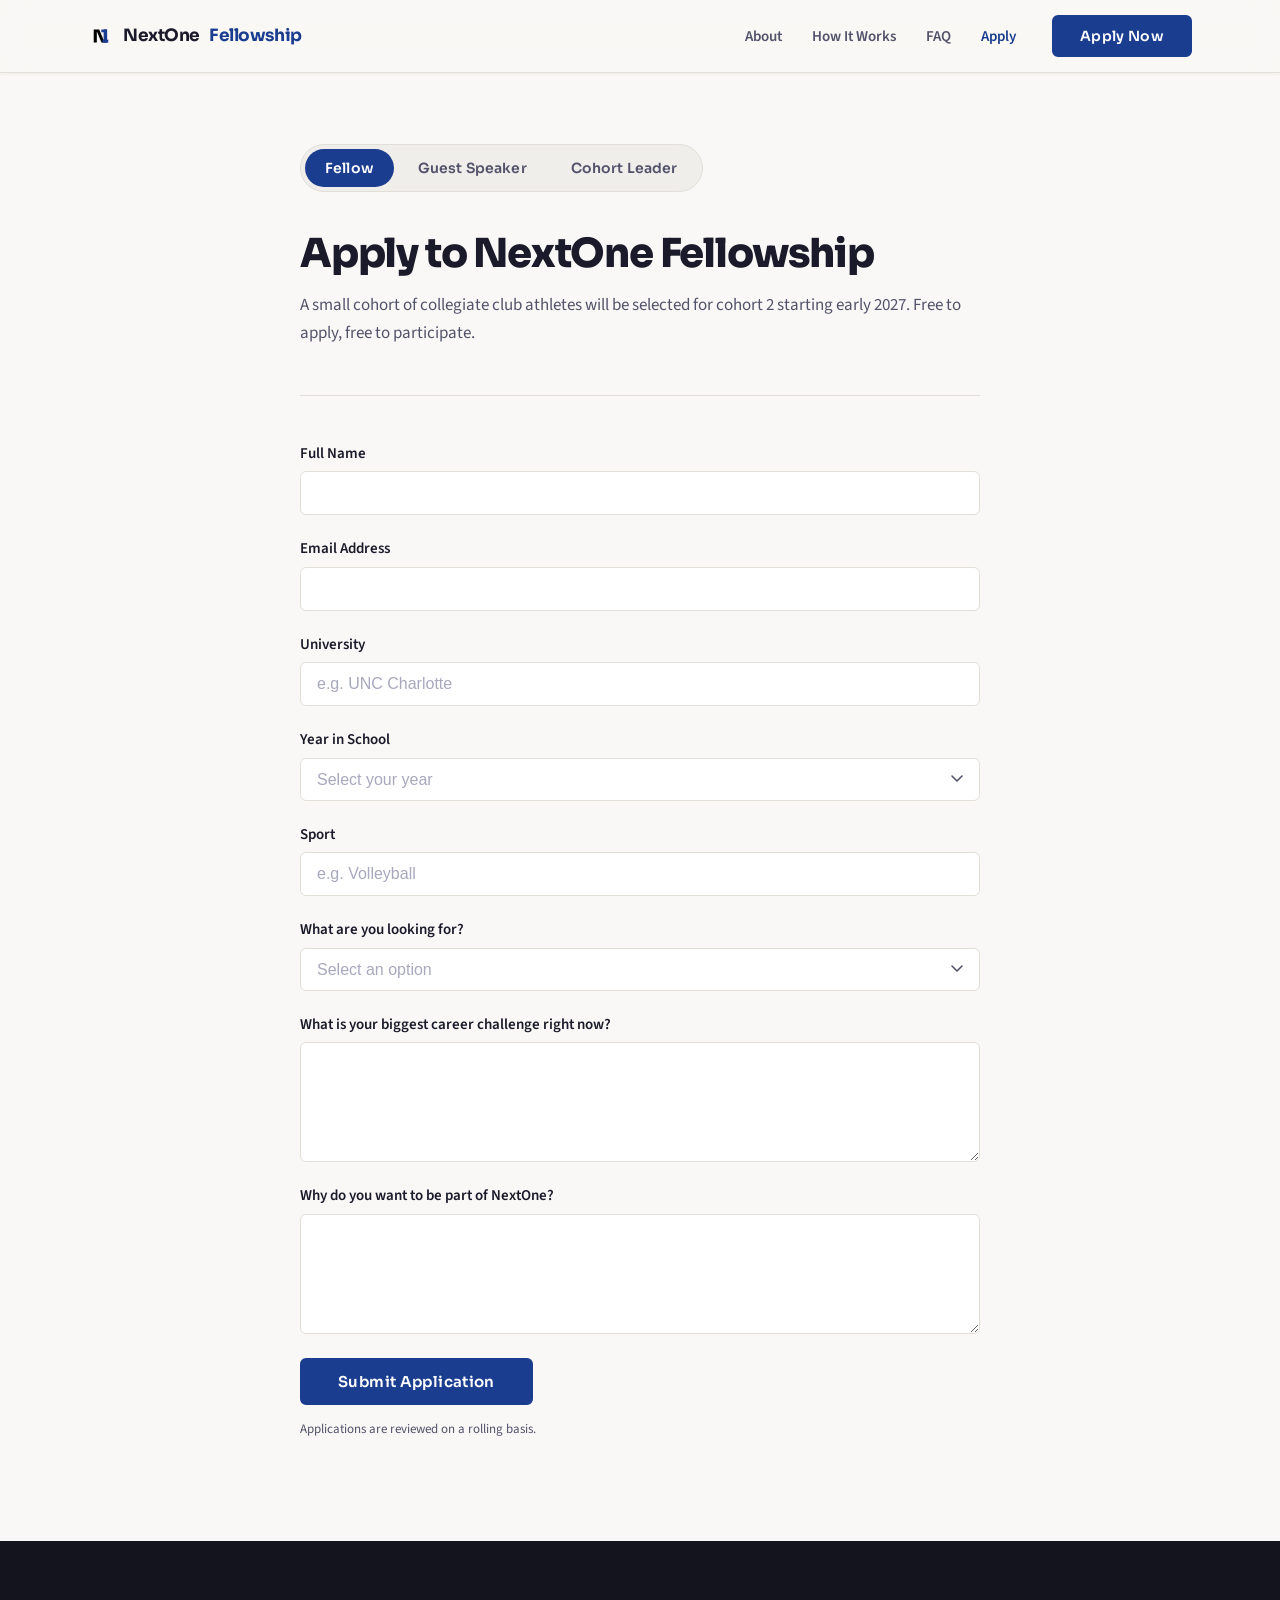
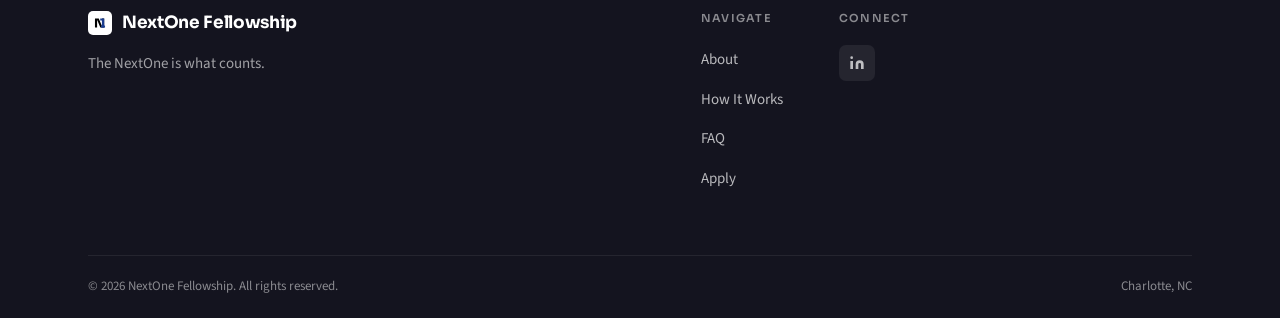
==== commit 2042b15c: "Clean up code, fix bugs, and cut page weight - Move shared styles and nav/menu script into styles.cs" ====
--- a/apply.html
+++ b/apply.html
@@ -4,232 +4,22 @@
   <meta charset="UTF-8">
   <meta name="viewport" content="width=device-width, initial-scale=1.0">
   <title>Apply — NextOne Fellowship</title>
-  <link rel="icon" type="image/png" href="NextOneLogo-02.svg">
+  <meta name="description" content="Apply to the NextOne Fellowship as a fellow, guest speaker, or cohort leader. Free to apply, free to participate.">
+  <meta name="theme-color" content="#1a3d8f">
+  <link rel="canonical" href="https://www.nextonefoundation.com/apply.html">
+  <meta property="og:type" content="website">
+  <meta property="og:site_name" content="NextOne Fellowship">
+  <meta property="og:title" content="Apply — NextOne Fellowship">
+  <meta property="og:description" content="Apply to the NextOne Fellowship as a fellow, guest speaker, or cohort leader. Free to apply, free to participate.">
+  <meta property="og:url" content="https://www.nextonefoundation.com/apply.html">
+  <meta property="og:image" content="https://www.nextonefoundation.com/assets/hero-poster.jpg">
+  <meta name="twitter:card" content="summary_large_image">
+  <link rel="icon" type="image/svg+xml" href="NextOneLogo-02.svg">
   <link rel="preconnect" href="https://fonts.googleapis.com">
   <link rel="preconnect" href="https://fonts.gstatic.com" crossorigin>
-  <link href="https://fonts.googleapis.com/css2?family=Sora:wght@300;400;500;600;700;800&family=Source+Sans+3:ital,wght@0,300;0,400;0,600;1,400&display=swap" rel="stylesheet">
+  <link href="https://fonts.googleapis.com/css2?family=Sora:wght@400;600;700;800&family=Source+Sans+3:ital,wght@0,400;0,600;1,400&display=swap" rel="stylesheet">
+  <link rel="stylesheet" href="styles.css">
   <style>
-    *, *::before, *::after {
-      box-sizing: border-box;
-      margin: 0;
-      padding: 0;
-    }
-
-    :root {
-      --bg: #f9f8f6;
-      --text: #1a1a2a;
-      --text-muted: #52526a;
-      --accent: #1a3d8f;
-      --accent-hover: #2451b5;
-      --accent-active: #122a63;
-      --accent-light: #e8edf8;
-      --panel: #f0eeeb;
-      --border: #e2dfd9;
-      --white: #ffffff;
-      --shadow-sm: 0 1px 4px rgba(26, 29, 55, 0.07);
-      --shadow-md: 0 4px 18px rgba(26, 29, 55, 0.11);
-      --shadow-lg: 0 10px 36px rgba(26, 29, 55, 0.16);
-      --nav-h: 72px;
-      --max-w: 1200px;
-      --radius: 10px;
-    }
-
-    html { scroll-behavior: smooth; }
-
-    body {
-      background: var(--bg);
-      color: var(--text);
-      font-family: 'Source Sans 3', sans-serif;
-      font-size: 17px;
-      line-height: 1.68;
-      -webkit-font-smoothing: antialiased;
-      -moz-osx-font-smoothing: grayscale;
-    }
-
-    h1, h2, h3, h4, h5, h6 {
-      font-family: 'Sora', sans-serif;
-      line-height: 1.12;
-      font-weight: 700;
-      color: var(--text);
-      text-wrap: balance;
-    }
-
-    p { text-wrap: pretty; }
-
-    a { color: inherit; text-decoration: none; }
-    img { display: block; max-width: 100%; }
-
-    .container {
-      width: 100%;
-      max-width: var(--max-w);
-      margin: 0 auto;
-      padding: 0 48px;
-    }
-
-    /* ─── BUTTONS ─────────────────────────────────── */
-    .btn {
-      display: inline-flex;
-      align-items: center;
-      justify-content: center;
-      gap: 8px;
-      padding: 12px 26px;
-      border-radius: 6px;
-      font-family: 'Sora', sans-serif;
-      font-size: 14px;
-      font-weight: 600;
-      letter-spacing: 0.025em;
-      cursor: pointer;
-      border: 2px solid transparent;
-      transition:
-        background 0.2s ease,
-        color 0.2s ease,
-        border-color 0.2s ease,
-        transform 0.2s ease,
-        box-shadow 0.2s ease;
-      white-space: nowrap;
-      line-height: 1;
-    }
-
-    .btn-primary {
-      background: var(--accent);
-      color: var(--white);
-      border-color: var(--accent);
-    }
-    .btn-primary:hover {
-      background: var(--accent-hover);
-      border-color: var(--accent-hover);
-      transform: translateY(-2px);
-      box-shadow: 0 6px 22px rgba(26, 61, 143, 0.32);
-    }
-    .btn-primary:active {
-      background: var(--accent-active);
-      border-color: var(--accent-active);
-      transform: translateY(0);
-      box-shadow: none;
-    }
-
-    /* ─── NAV ─────────────────────────────────────── */
-    #nav {
-      position: fixed;
-      top: 0; left: 0; right: 0;
-      z-index: 1000;
-      height: var(--nav-h);
-      display: flex;
-      align-items: center;
-      background: rgba(249, 248, 246, 0.9);
-      backdrop-filter: blur(14px);
-      -webkit-backdrop-filter: blur(14px);
-      box-shadow: 0 1px 0 var(--border), var(--shadow-sm);
-    }
-    #nav .container {
-      display: flex;
-      align-items: center;
-      justify-content: space-between;
-    }
-
-    .nav-logo {
-      display: flex;
-      align-items: center;
-      gap: 9px;
-      font-family: 'Sora', sans-serif;
-      font-weight: 700;
-      font-size: 17px;
-      letter-spacing: -0.025em;
-      color: var(--text);
-      flex-shrink: 0;
-    }
-    .nav-logo em {
-      color: var(--accent);
-      font-style: normal;
-    }
-    .nav-logo-mark {
-      height: 26px;
-      width: auto;
-      display: block;
-    }
-
-    .nav-right {
-      display: flex;
-      align-items: center;
-      gap: 36px;
-    }
-    .nav-links {
-      display: flex;
-      align-items: center;
-      gap: 30px;
-      list-style: none;
-    }
-    .nav-links a {
-      font-family: 'Source Sans 3', sans-serif;
-      font-size: 15px;
-      font-weight: 600;
-      color: var(--text-muted);
-      transition: color 0.2s ease;
-    }
-    .nav-links a:hover { color: var(--text); }
-    .nav-links a.active { color: var(--accent); }
-
-    .hamburger {
-      display: none;
-      flex-direction: column;
-      gap: 5px;
-      background: none;
-      border: none;
-      cursor: pointer;
-      padding: 6px 2px;
-    }
-    .hamburger span {
-      display: block;
-      width: 22px;
-      height: 2px;
-      background: var(--text);
-      border-radius: 2px;
-      transition: transform 0.3s ease, opacity 0.3s ease;
-      transform-origin: center;
-    }
-    .hamburger.open span:nth-child(1) { transform: translateY(7px) rotate(45deg); }
-    .hamburger.open span:nth-child(2) { opacity: 0; transform: scaleX(0); }
-    .hamburger.open span:nth-child(3) { transform: translateY(-7px) rotate(-45deg); }
-
-    /* ─── MOBILE MENU ─────────────────────────────── */
-    #mobile-menu {
-      position: fixed;
-      top: var(--nav-h);
-      left: 0; right: 0;
-      z-index: 999;
-      background: var(--bg);
-      border-top: 1px solid var(--border);
-      box-shadow: var(--shadow-md);
-      max-height: 0;
-      overflow: hidden;
-      opacity: 0;
-      transition: max-height 0.38s cubic-bezier(0.4, 0, 0.2, 1), opacity 0.3s ease;
-    }
-    #mobile-menu.open {
-      max-height: 420px;
-      opacity: 1;
-    }
-    #mobile-menu ul {
-      list-style: none;
-      padding: 8px 24px;
-    }
-    #mobile-menu ul li {
-      border-bottom: 1px solid var(--border);
-    }
-    #mobile-menu ul li:last-child { border-bottom: none; }
-    #mobile-menu ul li a {
-      display: block;
-      padding: 15px 0;
-      font-family: 'Sora', sans-serif;
-      font-size: 16px;
-      font-weight: 600;
-      color: var(--text);
-    }
-    .mobile-cta {
-      padding: 16px 24px 24px;
-    }
-    .mobile-cta .btn { width: 100%; }
-
     /* ─── APPLY PAGE LAYOUT ────────────────────────── */
     .apply-page {
       padding-top: calc(var(--nav-h) + 72px);
@@ -250,7 +40,6 @@
     }
 
     .apply-sub {
-      font-family: 'Source Sans 3', sans-serif;
       font-size: 17px;
       color: var(--text-muted);
       line-height: 1.65;
@@ -308,7 +97,6 @@
     }
 
     .field-group label {
-      font-family: 'Source Sans 3', sans-serif;
       font-size: 15px;
       font-weight: 600;
       color: var(--text);
@@ -322,7 +110,6 @@
       padding: 12px 16px;
       border: 1.5px solid var(--border);
       border-radius: 6px;
-      font-family: 'Source Sans 3', sans-serif;
       font-size: 16px;
       color: var(--text);
       background: var(--white);
@@ -403,158 +190,42 @@
     .apply-form-note {
       font-size: 13px;
       color: var(--text-muted);
-      margin: 0;
-    }
-
-    /* ─── FOOTER ──────────────────────────────────── */
-    #footer {
-      background: #14141f;
-      color: rgba(255, 255, 255, 0.8);
-      padding: 68px 0 0;
-    }
-    .footer-top {
-      display: grid;
-      grid-template-columns: 1.1fr 1fr;
-      gap: 72px;
-      padding-bottom: 52px;
-      border-bottom: 1px solid rgba(255, 255, 255, 0.07);
-    }
-    .footer-logo {
-      display: flex;
-      align-items: center;
-      gap: 10px;
-      font-family: 'Sora', sans-serif;
-      font-weight: 700;
-      font-size: 17px;
-      color: var(--white);
-      margin-bottom: 14px;
-      letter-spacing: -0.02em;
-    }
-    .footer-logo-mark {
-      height: 24px;
-      width: auto;
-      display: block;
-      border-radius: 5px;
-      background: var(--white);
-      padding: 3px;
-    }
-    .footer-tagline {
+    }
+
+    .form-status {
       font-size: 15px;
-      color: rgba(255, 255, 255, 0.45);
-      line-height: 1.7;
-      max-width: 300px;
-      margin-bottom: 18px;
-    }
-
-    .footer-right {
-      display: flex;
-      gap: 56px;
-    }
-    .footer-col-title {
-      font-family: 'Sora', sans-serif;
-      font-size: 11px;
-      font-weight: 600;
-      letter-spacing: 0.12em;
-      text-transform: uppercase;
-      color: rgba(255, 255, 255, 0.35);
-      margin-bottom: 18px;
-      display: block;
-    }
-    .footer-links {
-      list-style: none;
-    }
-    .footer-links li { margin-bottom: 11px; }
-    .footer-links a {
-      font-size: 15px;
-      color: rgba(255, 255, 255, 0.58);
-      transition: color 0.2s ease;
-    }
-    .footer-links a:hover { color: var(--white); }
-
-    .social-row {
-      display: flex;
-      gap: 10px;
-      margin-top: 2px;
-    }
-    .social-btn {
-      width: 36px;
-      height: 36px;
-      border-radius: 7px;
-      background: rgba(255, 255, 255, 0.07);
-      display: flex;
-      align-items: center;
-      justify-content: center;
-      color: rgba(255, 255, 255, 0.55);
-      transition: background 0.2s ease, color 0.2s ease;
-    }
-    .social-btn:hover {
-      background: rgba(255, 255, 255, 0.15);
-      color: var(--white);
-    }
-    .social-btn svg { width: 16px; height: 16px; }
-
-    .footer-bottom {
-      padding: 20px 0;
-      display: flex;
-      align-items: center;
-      justify-content: space-between;
-    }
-    .footer-copy {
-      font-size: 13px;
-      color: rgba(255, 255, 255, 0.25);
-    }
-
-    /* ─── RESPONSIVE ──────────────────────────────── */
-    @media (max-width: 1024px) {
-      .container { padding: 0 32px; }
-      .footer-right { gap: 40px; }
-    }
+      padding: 14px 16px;
+      border-radius: 6px;
+      background: var(--accent-light);
+      color: var(--accent-active);
+    }
+    .form-status[hidden] { display: none; }
+    .form-status.error { background: #fdecec; color: #8a1c1c; }
 
     @media (max-width: 768px) {
-      .container { padding: 0 20px; }
-
-      body { overflow-x: hidden; }
-
-      .nav-links, .nav-right > .btn { display: none; }
-      .hamburger { display: flex; }
-
-      #mobile-menu ul li a { text-align: center; }
-
       .apply-page { padding-top: calc(var(--nav-h) + 48px); padding-bottom: 72px; }
-
       .apply-type-tabs { display: flex; width: 100%; }
-      .apply-type-tab { flex: 1; padding: 10px 8px; }
-
+      .apply-type-tab { flex: 1 1 0; min-width: 0; padding: 10px 6px; font-size: 13px; white-space: normal; line-height: 1.2; }
       .apply-form button[type="submit"] { align-self: stretch; width: 100%; }
-
-      .footer-top { grid-template-columns: 1fr; gap: 44px; }
-      .footer-bottom { flex-direction: column; gap: 6px; text-align: center; }
-      .footer-links a { display: block; padding: 6px 0; }
-      .footer-links li { margin-bottom: 2px; }
-      .social-btn { width: 44px; height: 44px; }
-    }
-
-    @media (max-width: 480px) {
-      .footer-right { flex-direction: column; gap: 32px; }
     }
   </style>
 </head>
 <body>
 
   <!-- ░░ NAV ░░ -->
-  <nav id="nav" role="navigation" aria-label="Main navigation">
+  <nav id="nav" class="solid" aria-label="Main navigation">
     <div class="container">
-      <a href="index.html" class="nav-logo"><img src="NextOneLogo-02.svg" alt="" class="nav-logo-mark">NextOne <em>Fellowship</em></a>
+      <a href="index.html" class="nav-logo"><img src="NextOneLogo-02.svg" alt="" class="nav-logo-mark" width="26" height="26">NextOne <em>Fellowship</em></a>
       <div class="nav-right">
         <ul class="nav-links">
           <li><a href="index.html#about">About</a></li>
           <li><a href="index.html#how-it-works">How It Works</a></li>
           <li><a href="faq.html">FAQ</a></li>
-          <li><a href="apply.html" class="active">Apply</a></li>
+          <li><a href="apply.html" aria-current="page">Apply</a></li>
         </ul>
         <a href="apply.html" class="btn btn-primary">Apply Now</a>
       </div>
-      <button class="hamburger" id="hamburger" aria-label="Toggle navigation" aria-expanded="false">
+      <button class="hamburger" id="hamburger" aria-label="Open menu" aria-expanded="false" aria-controls="mobile-menu">
         <span></span>
         <span></span>
         <span></span>
@@ -563,15 +234,15 @@
   </nav>
 
   <!-- ░░ MOBILE MENU ░░ -->
-  <div id="mobile-menu" role="dialog" aria-label="Mobile navigation">
+  <div id="mobile-menu">
     <ul>
-      <li><a href="index.html#about" class="m-link">About</a></li>
-      <li><a href="index.html#how-it-works" class="m-link">How It Works</a></li>
-      <li><a href="faq.html" class="m-link">FAQ</a></li>
-      <li><a href="apply.html" class="m-link">Apply</a></li>
+      <li><a href="index.html#about">About</a></li>
+      <li><a href="index.html#how-it-works">How It Works</a></li>
+      <li><a href="faq.html">FAQ</a></li>
+      <li><a href="apply.html" aria-current="page">Apply</a></li>
     </ul>
     <div class="mobile-cta">
-      <a href="apply.html" class="btn btn-primary m-link">Apply Now</a>
+      <a href="apply.html" class="btn btn-primary">Apply Now</a>
     </div>
   </div>
 
@@ -581,23 +252,22 @@
       <div class="apply-inner">
 
         <div class="apply-type-tabs" role="tablist" aria-label="Application type">
-          <button type="button" class="apply-type-tab active" data-panel="fellow" role="tab" aria-selected="true">Fellow</button>
-          <button type="button" class="apply-type-tab" data-panel="speaker" role="tab" aria-selected="false">Guest Speaker</button>
-          <button type="button" class="apply-type-tab" data-panel="leader" role="tab" aria-selected="false">Cohort Leader</button>
+          <button type="button" class="apply-type-tab active" data-panel="fellow" id="tab-fellow" aria-controls="panel-fellow" role="tab" aria-selected="true">Fellow</button>
+          <button type="button" class="apply-type-tab" data-panel="speaker" id="tab-speaker" aria-controls="panel-speaker" role="tab" aria-selected="false">Guest Speaker</button>
+          <button type="button" class="apply-type-tab" data-panel="leader" id="tab-leader" aria-controls="panel-leader" role="tab" aria-selected="false">Cohort Leader</button>
         </div>
 
         <!-- ░ FELLOW APPLICATION ░ -->
-        <div class="apply-panel" data-panel="fellow">
+        <div class="apply-panel" data-panel="fellow" id="panel-fellow" role="tabpanel" aria-labelledby="tab-fellow">
 
           <h1 class="apply-heading">Apply to NextOne Fellowship</h1>
           <p class="apply-sub">A small cohort of collegiate club athletes will be selected for cohort 2 starting early 2027. Free to apply, free to&nbsp;participate.</p>
 
           <div class="apply-divider"></div>
 
-          <form class="apply-form" action="https://formspree.io/f/mvkpqkdr" method="POST">
-
-            <input type="hidden" name="_next" value="index.html" />
-            <input type="hidden" name="_subject" value="New Fellow Application - NextOne" />
+          <form class="apply-form" data-formspree action="https://formspree.io/f/mvkpqkdr" method="POST">
+
+                        <input type="hidden" name="_subject" value="New Fellow Application - NextOne" />
             <input type="hidden" name="application_type" value="Fellow" />
 
             <div class="field-group">
@@ -653,6 +323,7 @@
             </div>
 
             <div class="apply-form-footer">
+              <p class="form-status" role="status" hidden></p>
               <button type="submit">Submit Application</button>
               <p class="apply-form-note">Applications are reviewed on a rolling&nbsp;basis.</p>
             </div>
@@ -662,17 +333,16 @@
         </div>
 
         <!-- ░ GUEST SPEAKER APPLICATION ░ -->
-        <div class="apply-panel" data-panel="speaker" hidden>
+        <div class="apply-panel" data-panel="speaker" id="panel-speaker" role="tabpanel" aria-labelledby="tab-speaker" hidden>
 
           <h1 class="apply-heading">Apply to Speak</h1>
           <p class="apply-sub">Share your experience with a cohort of collegiate club athletes building their careers. Guest speakers join one virtual session to share their story and&nbsp;insight.</p>
 
           <div class="apply-divider"></div>
 
-          <form class="apply-form" action="https://formspree.io/f/mvkpqkdr" method="POST">
-
-            <input type="hidden" name="_next" value="index.html" />
-            <input type="hidden" name="_subject" value="New Guest Speaker Application - NextOne" />
+          <form class="apply-form" data-formspree action="https://formspree.io/f/mvkpqkdr" method="POST">
+
+                        <input type="hidden" name="_subject" value="New Guest Speaker Application - NextOne" />
             <input type="hidden" name="application_type" value="Guest Speaker" />
 
             <div class="field-group">
@@ -717,6 +387,7 @@
             </div>
 
             <div class="apply-form-footer">
+              <p class="form-status" role="status" hidden></p>
               <button type="submit">Submit Application</button>
               <p class="apply-form-note">Speaker requests are reviewed on a rolling&nbsp;basis.</p>
             </div>
@@ -726,17 +397,16 @@
         </div>
 
         <!-- ░ COHORT LEADER APPLICATION ░ -->
-        <div class="apply-panel" data-panel="leader" hidden>
+        <div class="apply-panel" data-panel="leader" id="panel-leader" role="tabpanel" aria-labelledby="tab-leader" hidden>
 
           <h1 class="apply-heading">Apply to Lead a Cohort</h1>
           <p class="apply-sub">NextOne graduates can apply to come back and host a future cohort, passing on what they learned to the next class of&nbsp;fellows.</p>
 
           <div class="apply-divider"></div>
 
-          <form class="apply-form" action="https://formspree.io/f/mvkpqkdr" method="POST">
-
-            <input type="hidden" name="_next" value="index.html" />
-            <input type="hidden" name="_subject" value="New Cohort Leader Application - NextOne" />
+          <form class="apply-form" data-formspree action="https://formspree.io/f/mvkpqkdr" method="POST">
+
+                        <input type="hidden" name="_subject" value="New Cohort Leader Application - NextOne" />
             <input type="hidden" name="application_type" value="Cohort Leader" />
 
             <div class="field-group">
@@ -770,6 +440,7 @@
             </div>
 
             <div class="apply-form-footer">
+              <p class="form-status" role="status" hidden></p>
               <button type="submit">Submit Application</button>
               <p class="apply-form-note">Cohort leader applications are reviewed on a rolling&nbsp;basis.</p>
             </div>
@@ -782,13 +453,14 @@
     </div>
   </main>
 
+
   <!-- ░░ FOOTER ░░ -->
-  <footer id="footer" role="contentinfo">
+  <footer id="footer">
     <div class="container">
       <div class="footer-top">
 
         <div class="footer-left">
-          <div class="footer-logo"><img src="NextOneLogo-02.svg" alt="" class="footer-logo-mark">NextOne Fellowship</div>
+          <div class="footer-logo"><img src="NextOneLogo-02.svg" alt="" class="footer-logo-mark" width="24" height="24">NextOne Fellowship</div>
           <p class="footer-tagline">The NextOne is what counts.</p>
         </div>
 
@@ -800,13 +472,12 @@
               <li><a href="index.html#how-it-works">How It Works</a></li>
               <li><a href="faq.html">FAQ</a></li>
               <li><a href="apply.html">Apply</a></li>
-              <li><a href="#">Contact</a></li>
             </ul>
           </div>
           <div>
             <span class="footer-col-title">Connect</span>
             <div class="social-row">
-              <a href="https://www.linkedin.com/company/nextonefoundation/" target="_blank" rel="noopener noreferrer" class="social-btn" aria-label="LinkedIn">
+              <a href="https://www.linkedin.com/company/nextonefoundation/" target="_blank" rel="noopener noreferrer" class="social-btn" aria-label="NextOne on LinkedIn">
                 <svg viewBox="0 0 24 24" fill="currentColor" aria-hidden="true">
                   <path d="M16 8a6 6 0 0 1 6 6v7h-4v-7a2 2 0 0 0-2-2 2 2 0 0 0-2 2v7h-4v-7a6 6 0 0 1 6-6z"/>
                   <rect x="2" y="9" width="4" height="12"/>
@@ -829,44 +500,13 @@
     (function () {
       'use strict';
 
-      /* ── Hamburger / mobile menu ──────────────────── */
-      const hamburger = document.getElementById('hamburger');
-      const mobileMenu = document.getElementById('mobile-menu');
-
-      const closeMenu = () => {
-        hamburger.classList.remove('open');
-        hamburger.setAttribute('aria-expanded', 'false');
-        mobileMenu.classList.remove('open');
-        document.body.style.overflow = '';
-      };
-
-      hamburger.addEventListener('click', () => {
-        const isOpen = hamburger.classList.toggle('open');
-        hamburger.setAttribute('aria-expanded', String(isOpen));
-        mobileMenu.classList.toggle('open', isOpen);
-        document.body.style.overflow = isOpen ? 'hidden' : '';
-      });
-
-      document.querySelectorAll('.m-link').forEach(link => {
-        link.addEventListener('click', closeMenu);
-      });
-
-      document.addEventListener('keydown', e => {
-        if (e.key === 'Escape') closeMenu();
-      });
-
-      /* ── Apply type tabs ──────────────────────────── */
+      /* Application type tabs (Fellow / Guest Speaker / Cohort Leader) */
       const tabs = document.querySelectorAll('.apply-type-tab');
       const panels = document.querySelectorAll('.apply-panel');
 
       const showPanel = (name) => {
-        let matched = false;
-        panels.forEach(panel => {
-          const isMatch = panel.dataset.panel === name;
-          panel.hidden = !isMatch;
-          if (isMatch) matched = true;
-        });
-        if (!matched) return;
+        if (![...panels].some(p => p.dataset.panel === name)) return;
+        panels.forEach(panel => { panel.hidden = panel.dataset.panel !== name; });
         tabs.forEach(tab => {
           const isActive = tab.dataset.panel === name;
           tab.classList.toggle('active', isActive);
@@ -881,13 +521,41 @@
         });
       });
 
-      const initialPanel = window.location.hash.replace('#', '');
-      if (['fellow', 'speaker', 'leader'].includes(initialPanel)) {
-        showPanel(initialPanel);
-      }
-
+      showPanel(window.location.hash.replace('#', '') || 'fellow');
+
+      /* Submit to Formspree in the background and show the result on the page */
+      document.querySelectorAll('form[data-formspree]').forEach(form => {
+        const status = form.querySelector('.form-status');
+        const button = form.querySelector('button[type="submit"]');
+
+        form.addEventListener('submit', async (e) => {
+          e.preventDefault();
+          button.disabled = true;
+          button.textContent = 'Sending…';
+          status.hidden = true;
+          status.classList.remove('error');
+          try {
+            const res = await fetch(form.action, {
+              method: 'POST',
+              body: new FormData(form),
+              headers: { Accept: 'application/json' }
+            });
+            if (!res.ok) throw new Error('Request failed');
+            form.reset();
+            status.textContent = 'Thanks! Your application was received. We will be in touch by email.';
+            button.textContent = 'Submitted';
+          } catch (err) {
+            status.textContent = 'Something went wrong sending your application. Please try again.';
+            status.classList.add('error');
+            button.disabled = false;
+            button.textContent = 'Submit Application';
+          }
+          status.hidden = false;
+        });
+      });
     }());
   </script>
+  <script src="site.js" defer></script>
   <script defer src="/_vercel/speed-insights/script.js"></script>
   <script defer src="/_vercel/insights/script.js"></script>
 </body>
--- a/styles.css
+++ b/styles.css
@@ -0,0 +1,398 @@
+/* NextOne Fellowship — shared styles for every page.
+   Page-specific styles live in each page's <style> block. */
+
+*, *::before, *::after {
+  box-sizing: border-box;
+  margin: 0;
+  padding: 0;
+}
+
+:root {
+  --bg: #f9f8f6;
+  --text: #1a1a2a;
+  --text-muted: #52526a;
+  --accent: #1a3d8f;
+  --accent-hover: #2451b5;
+  --accent-active: #122a63;
+  --accent-light: #e8edf8;
+  --panel: #f0eeeb;
+  --border: #e2dfd9;
+  --white: #ffffff;
+  --shadow-sm: 0 1px 4px rgba(26, 29, 55, 0.07);
+  --shadow-md: 0 4px 18px rgba(26, 29, 55, 0.11);
+  --shadow-lg: 0 10px 36px rgba(26, 29, 55, 0.16);
+  --nav-h: 72px;
+  --max-w: 1200px;
+  --section-py: 100px;
+  --radius: 10px;
+}
+
+html {
+  scroll-behavior: smooth;
+  scroll-padding-top: var(--nav-h);
+}
+
+body {
+  background: var(--bg);
+  color: var(--text);
+  font-family: 'Source Sans 3', sans-serif;
+  font-size: 17px;
+  line-height: 1.68;
+  -webkit-font-smoothing: antialiased;
+  -moz-osx-font-smoothing: grayscale;
+}
+
+h1, h2, h3, h4, h5, h6 {
+  font-family: 'Sora', sans-serif;
+  line-height: 1.12;
+  font-weight: 700;
+  color: var(--text);
+  text-wrap: balance;
+}
+
+p { text-wrap: pretty; }
+
+a { color: inherit; text-decoration: none; }
+img { display: block; max-width: 100%; }
+
+a:focus-visible,
+button:focus-visible {
+  outline: 2px solid var(--accent);
+  outline-offset: 3px;
+  border-radius: 4px;
+}
+
+.container {
+  width: 100%;
+  max-width: var(--max-w);
+  margin: 0 auto;
+  padding: 0 48px;
+}
+
+.text-link {
+  color: var(--accent);
+  text-decoration: underline;
+  text-underline-offset: 3px;
+}
+.text-link:hover { color: var(--accent-hover); }
+
+/* ─── BUTTONS ─────────────────────────────────── */
+.btn {
+  display: inline-flex;
+  align-items: center;
+  justify-content: center;
+  gap: 8px;
+  padding: 12px 26px;
+  border-radius: 6px;
+  font-family: 'Sora', sans-serif;
+  font-size: 14px;
+  font-weight: 600;
+  letter-spacing: 0.025em;
+  cursor: pointer;
+  border: 2px solid transparent;
+  transition:
+    background 0.2s ease,
+    color 0.2s ease,
+    border-color 0.2s ease,
+    transform 0.2s ease,
+    box-shadow 0.2s ease;
+  white-space: nowrap;
+  line-height: 1;
+}
+
+.btn-primary {
+  background: var(--accent);
+  color: var(--white);
+  border-color: var(--accent);
+}
+.btn-primary:hover {
+  background: var(--accent-hover);
+  border-color: var(--accent-hover);
+  transform: translateY(-2px);
+  box-shadow: 0 6px 22px rgba(26, 61, 143, 0.32);
+}
+.btn-primary:active {
+  background: var(--accent-active);
+  border-color: var(--accent-active);
+  transform: translateY(0);
+  box-shadow: none;
+}
+
+.btn-white {
+  background: var(--white);
+  color: var(--accent);
+  border-color: var(--white);
+}
+.btn-white:hover {
+  transform: translateY(-2px);
+  box-shadow: 0 8px 28px rgba(0, 0, 0, 0.2);
+}
+.btn-white:active {
+  transform: translateY(0);
+  box-shadow: none;
+}
+
+/* ─── NAV ─────────────────────────────────────── */
+#nav {
+  position: fixed;
+  top: 0; left: 0; right: 0;
+  z-index: 1000;
+  height: var(--nav-h);
+  display: flex;
+  align-items: center;
+  background: var(--bg);
+  transition: background 0.3s ease, box-shadow 0.3s ease;
+}
+/* .scrolled is toggled by site.js on the home page; .solid is always on for inner pages */
+#nav.scrolled,
+#nav.solid {
+  background: rgba(249, 248, 246, 0.9);
+  backdrop-filter: blur(14px);
+  -webkit-backdrop-filter: blur(14px);
+  box-shadow: 0 1px 0 var(--border), var(--shadow-sm);
+}
+#nav .container {
+  display: flex;
+  align-items: center;
+  justify-content: space-between;
+}
+
+.nav-logo {
+  display: flex;
+  align-items: center;
+  gap: 9px;
+  font-family: 'Sora', sans-serif;
+  font-weight: 700;
+  font-size: 17px;
+  letter-spacing: -0.025em;
+  color: var(--text);
+  flex-shrink: 0;
+}
+.nav-logo em {
+  color: var(--accent);
+  font-style: normal;
+}
+.nav-logo-mark {
+  height: 26px;
+  width: auto;
+}
+
+.nav-right {
+  display: flex;
+  align-items: center;
+  gap: 36px;
+}
+.nav-links {
+  display: flex;
+  align-items: center;
+  gap: 30px;
+  list-style: none;
+}
+.nav-links a {
+  font-size: 15px;
+  font-weight: 600;
+  color: var(--text-muted);
+  transition: color 0.2s ease;
+}
+.nav-links a:hover { color: var(--text); }
+.nav-links a[aria-current="page"] { color: var(--accent); }
+
+.hamburger {
+  display: none;
+  flex-direction: column;
+  gap: 5px;
+  background: none;
+  border: none;
+  cursor: pointer;
+  padding: 10px 4px;
+}
+.hamburger span {
+  display: block;
+  width: 22px;
+  height: 2px;
+  background: var(--text);
+  border-radius: 2px;
+  transition: transform 0.3s ease, opacity 0.3s ease;
+  transform-origin: center;
+}
+.hamburger.open span:nth-child(1) { transform: translateY(7px) rotate(45deg); }
+.hamburger.open span:nth-child(2) { opacity: 0; transform: scaleX(0); }
+.hamburger.open span:nth-child(3) { transform: translateY(-7px) rotate(-45deg); }
+
+/* ─── MOBILE MENU ─────────────────────────────── */
+#mobile-menu {
+  position: fixed;
+  top: var(--nav-h);
+  left: 0; right: 0;
+  z-index: 999;
+  background: var(--bg);
+  border-top: 1px solid var(--border);
+  box-shadow: var(--shadow-md);
+  max-height: 0;
+  overflow: hidden;
+  opacity: 0;
+  visibility: hidden;
+  transition: max-height 0.38s cubic-bezier(0.4, 0, 0.2, 1), opacity 0.3s ease, visibility 0s linear 0.38s;
+}
+#mobile-menu.open {
+  max-height: 420px;
+  opacity: 1;
+  visibility: visible;
+  transition: max-height 0.38s cubic-bezier(0.4, 0, 0.2, 1), opacity 0.3s ease;
+}
+#mobile-menu ul {
+  list-style: none;
+  padding: 8px 24px;
+}
+#mobile-menu ul li {
+  border-bottom: 1px solid var(--border);
+}
+#mobile-menu ul li:last-child { border-bottom: none; }
+#mobile-menu ul li a {
+  display: block;
+  padding: 15px 0;
+  font-family: 'Sora', sans-serif;
+  font-size: 16px;
+  font-weight: 600;
+  color: var(--text);
+  text-align: center;
+}
+.mobile-cta {
+  padding: 16px 24px 24px;
+}
+.mobile-cta .btn { width: 100%; }
+
+/* ─── FOOTER ──────────────────────────────────── */
+#footer {
+  position: relative;
+  z-index: 1;
+  background: #14141f;
+  color: rgba(255, 255, 255, 0.8);
+  padding: 68px 0 0;
+}
+.footer-top {
+  display: grid;
+  grid-template-columns: 1.1fr 1fr;
+  gap: 72px;
+  padding-bottom: 52px;
+  border-bottom: 1px solid rgba(255, 255, 255, 0.07);
+}
+.footer-logo {
+  display: flex;
+  align-items: center;
+  gap: 10px;
+  font-family: 'Sora', sans-serif;
+  font-weight: 700;
+  font-size: 17px;
+  color: var(--white);
+  margin-bottom: 14px;
+  letter-spacing: -0.02em;
+}
+.footer-logo-mark {
+  height: 24px;
+  width: auto;
+  border-radius: 5px;
+  background: var(--white);
+  padding: 3px;
+}
+.footer-tagline {
+  font-size: 15px;
+  color: rgba(255, 255, 255, 0.6);
+  line-height: 1.7;
+  max-width: 300px;
+  margin-bottom: 18px;
+}
+
+.footer-right {
+  display: flex;
+  gap: 56px;
+}
+.footer-col-title {
+  font-family: 'Sora', sans-serif;
+  font-size: 11px;
+  font-weight: 600;
+  letter-spacing: 0.12em;
+  text-transform: uppercase;
+  color: rgba(255, 255, 255, 0.5);
+  margin-bottom: 18px;
+  display: block;
+}
+.footer-links {
+  list-style: none;
+}
+.footer-links li { margin-bottom: 11px; }
+.footer-links a {
+  font-size: 15px;
+  color: rgba(255, 255, 255, 0.7);
+  transition: color 0.2s ease;
+}
+.footer-links a:hover { color: var(--white); }
+
+.social-row {
+  display: flex;
+  gap: 10px;
+  margin-top: 2px;
+}
+.social-btn {
+  width: 36px;
+  height: 36px;
+  border-radius: 7px;
+  background: rgba(255, 255, 255, 0.07);
+  display: flex;
+  align-items: center;
+  justify-content: center;
+  color: rgba(255, 255, 255, 0.7);
+  transition: background 0.2s ease, color 0.2s ease;
+}
+.social-btn:hover {
+  background: rgba(255, 255, 255, 0.15);
+  color: var(--white);
+}
+.social-btn svg { width: 16px; height: 16px; }
+
+.footer-bottom {
+  padding: 20px 0;
+  display: flex;
+  align-items: center;
+  justify-content: space-between;
+}
+.footer-copy {
+  font-size: 13px;
+  color: rgba(255, 255, 255, 0.5);
+}
+
+/* ─── RESPONSIVE ──────────────────────────────── */
+@media (max-width: 1024px) {
+  :root { --section-py: 80px; }
+  .container { padding: 0 32px; }
+  .footer-right { gap: 40px; }
+}
+
+@media (max-width: 768px) {
+  :root { --section-py: 60px; }
+  .container { padding: 0 20px; }
+
+  /* clip (not hidden) avoids creating a scroll container, which keeps the sticky hero working */
+  body { overflow-x: clip; }
+
+  .nav-links, .nav-right > .btn { display: none; }
+  .hamburger { display: flex; }
+
+  .footer-top { grid-template-columns: 1fr; gap: 44px; }
+  .footer-bottom { flex-direction: column; gap: 6px; text-align: center; }
+  .footer-links a { display: block; padding: 6px 0; }
+  .footer-links li { margin-bottom: 2px; }
+  .social-btn { width: 44px; height: 44px; }
+}
+
+@media (max-width: 480px) {
+  .footer-right { flex-direction: column; gap: 32px; }
+}
+
+@media (prefers-reduced-motion: reduce) {
+  html { scroll-behavior: auto; }
+  *, *::before, *::after {
+    transition-duration: 0.01ms !important;
+    animation: none !important;
+  }
+}
